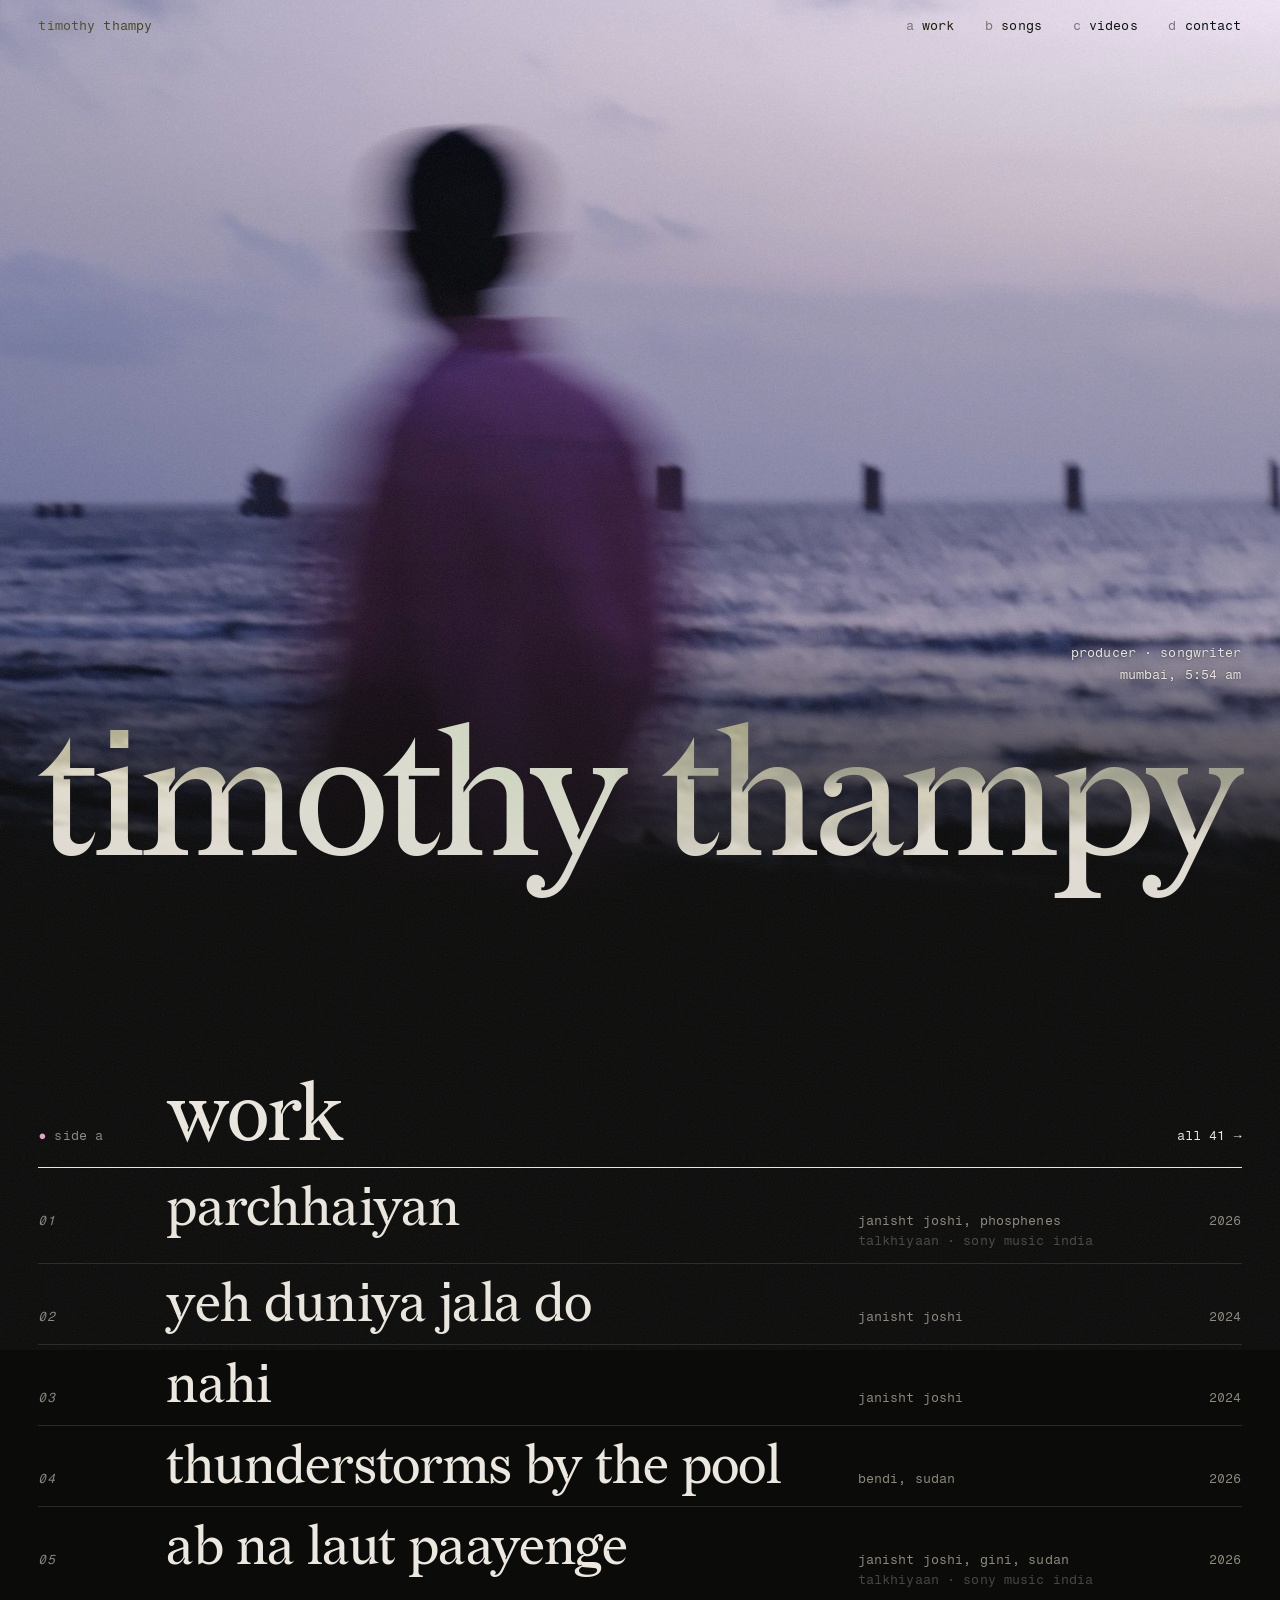
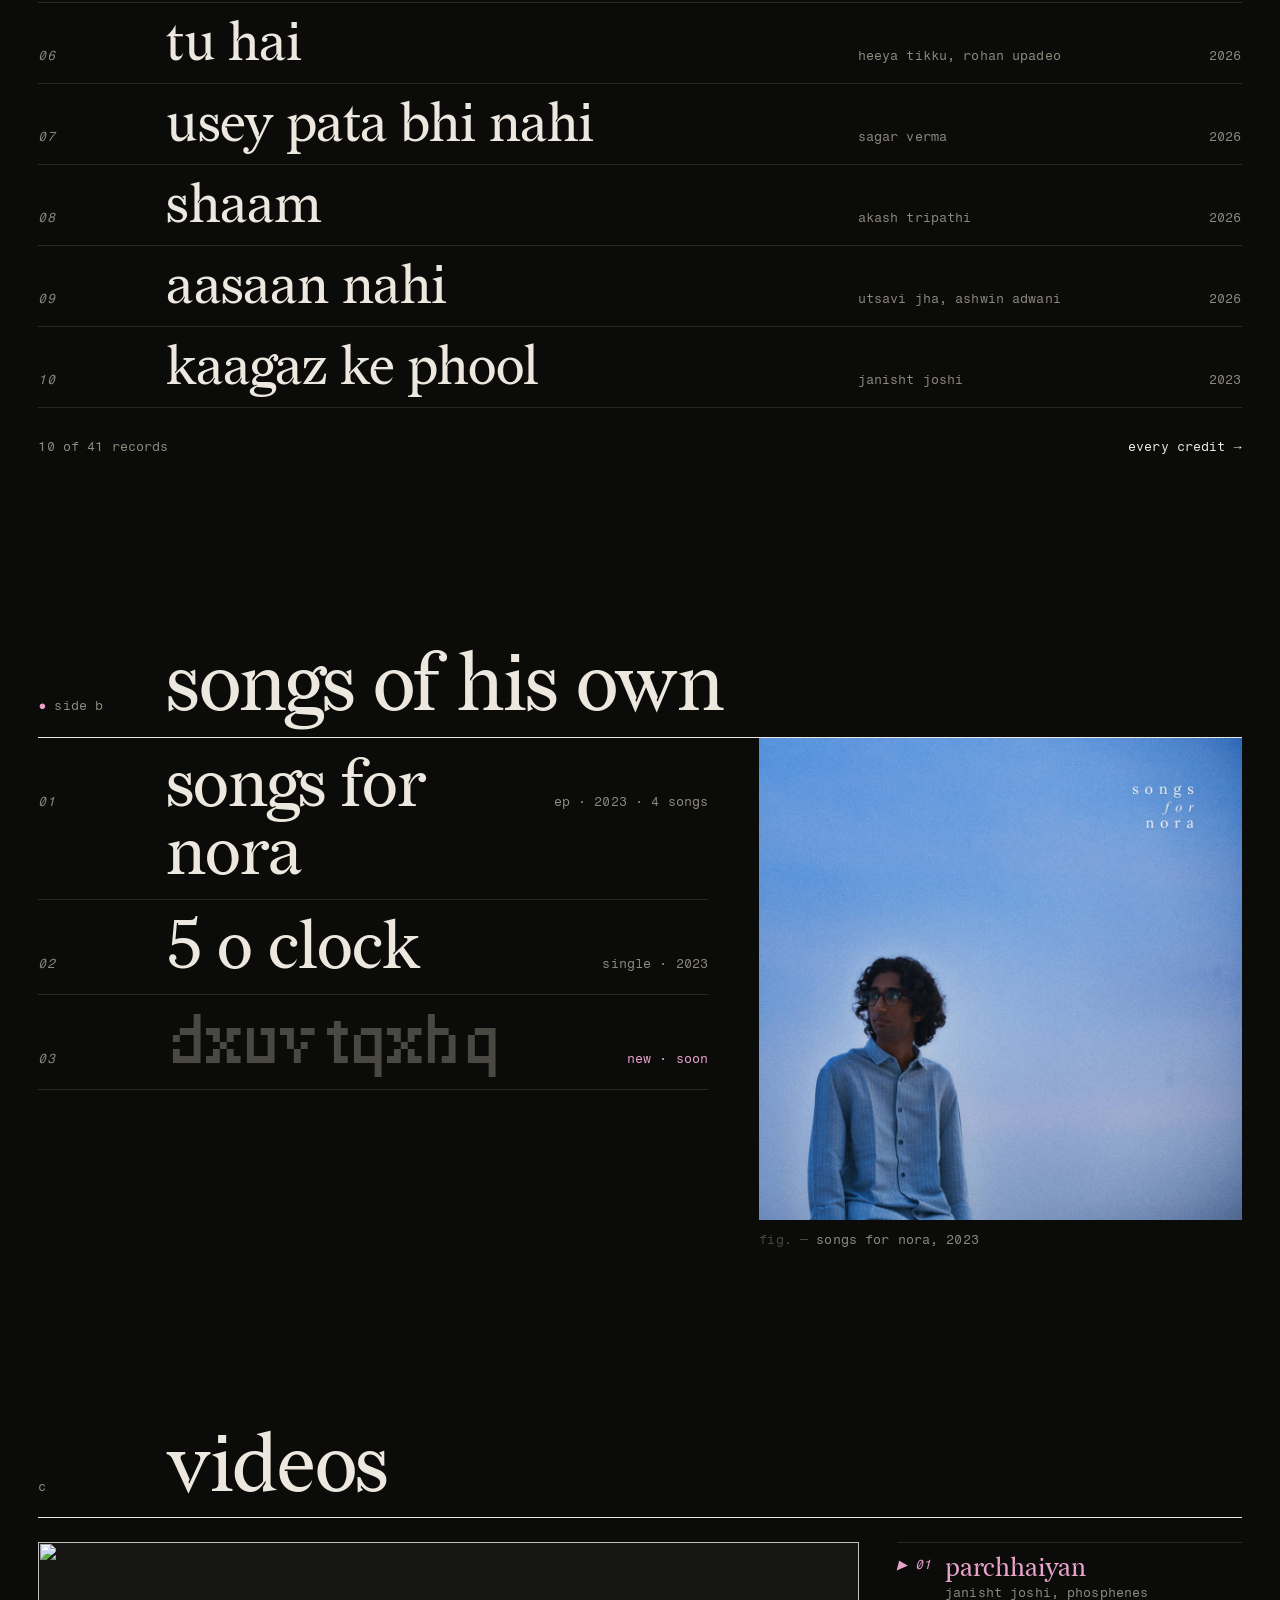
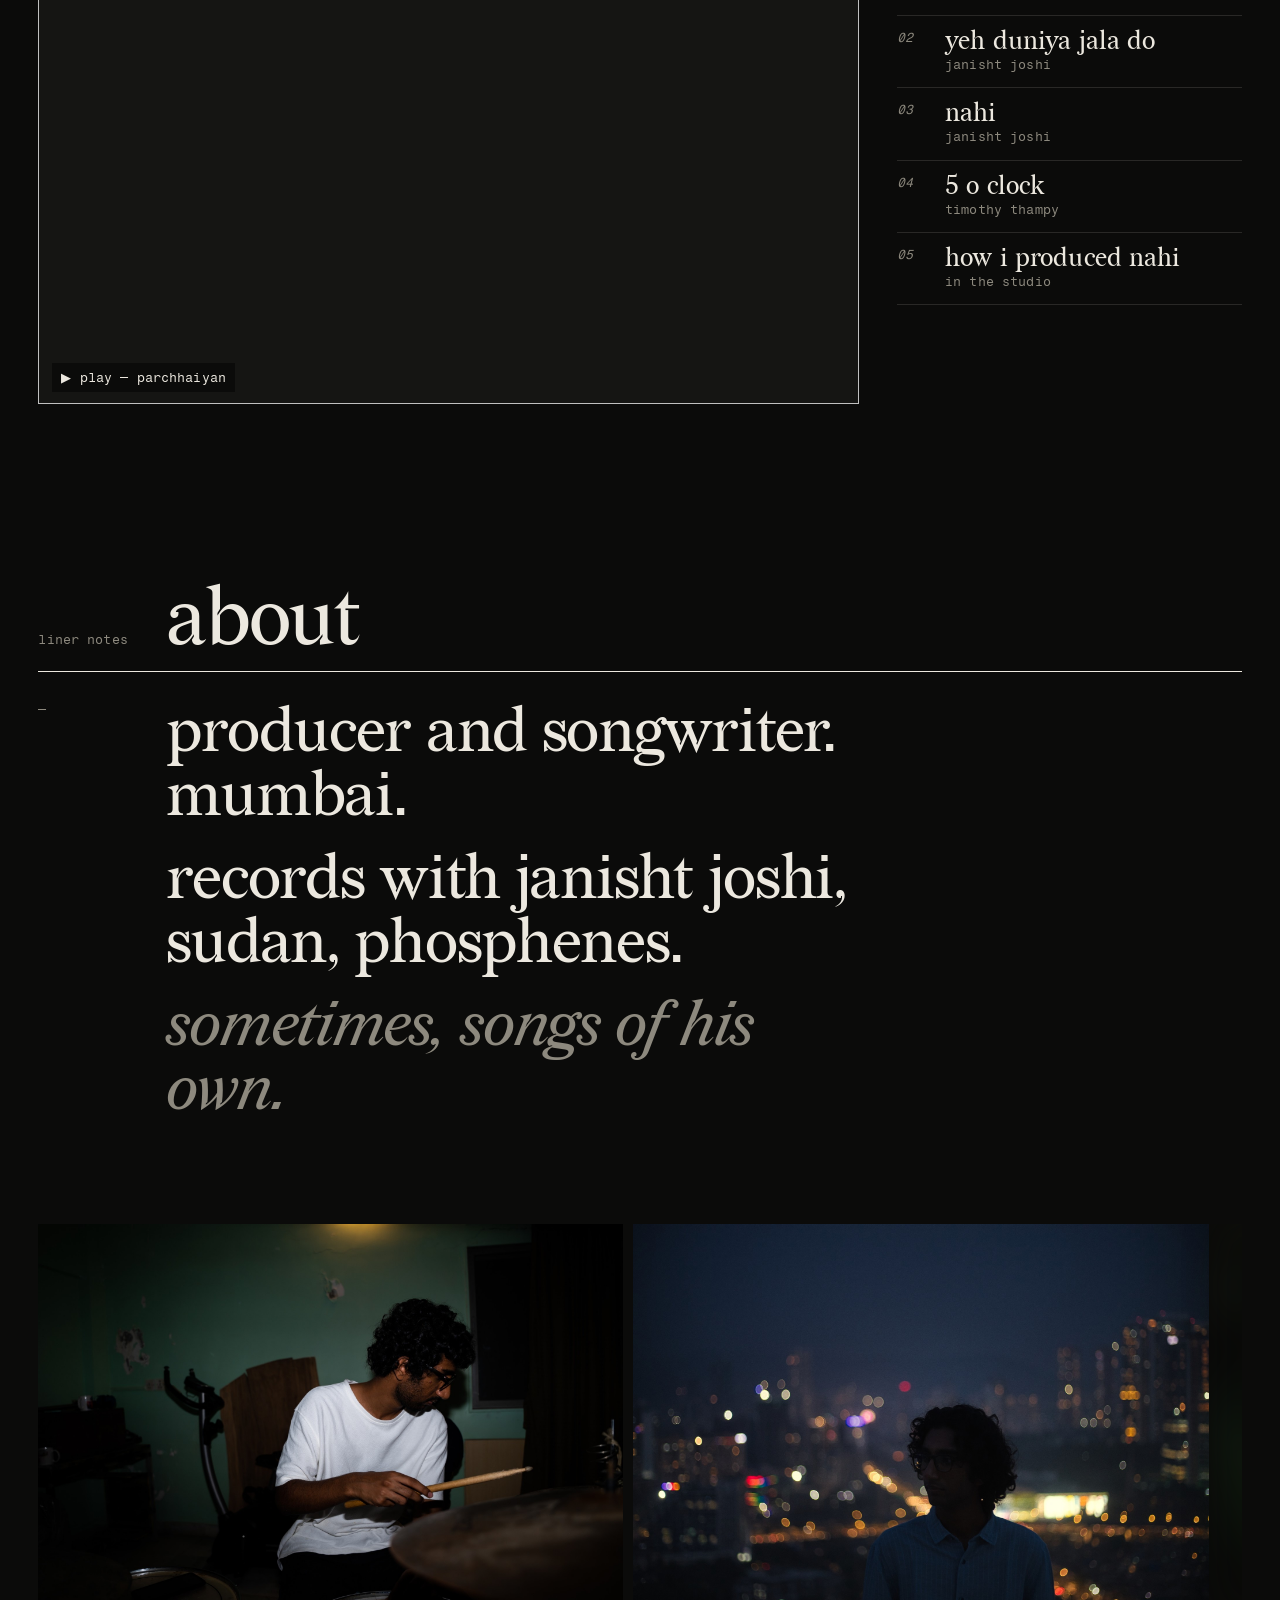
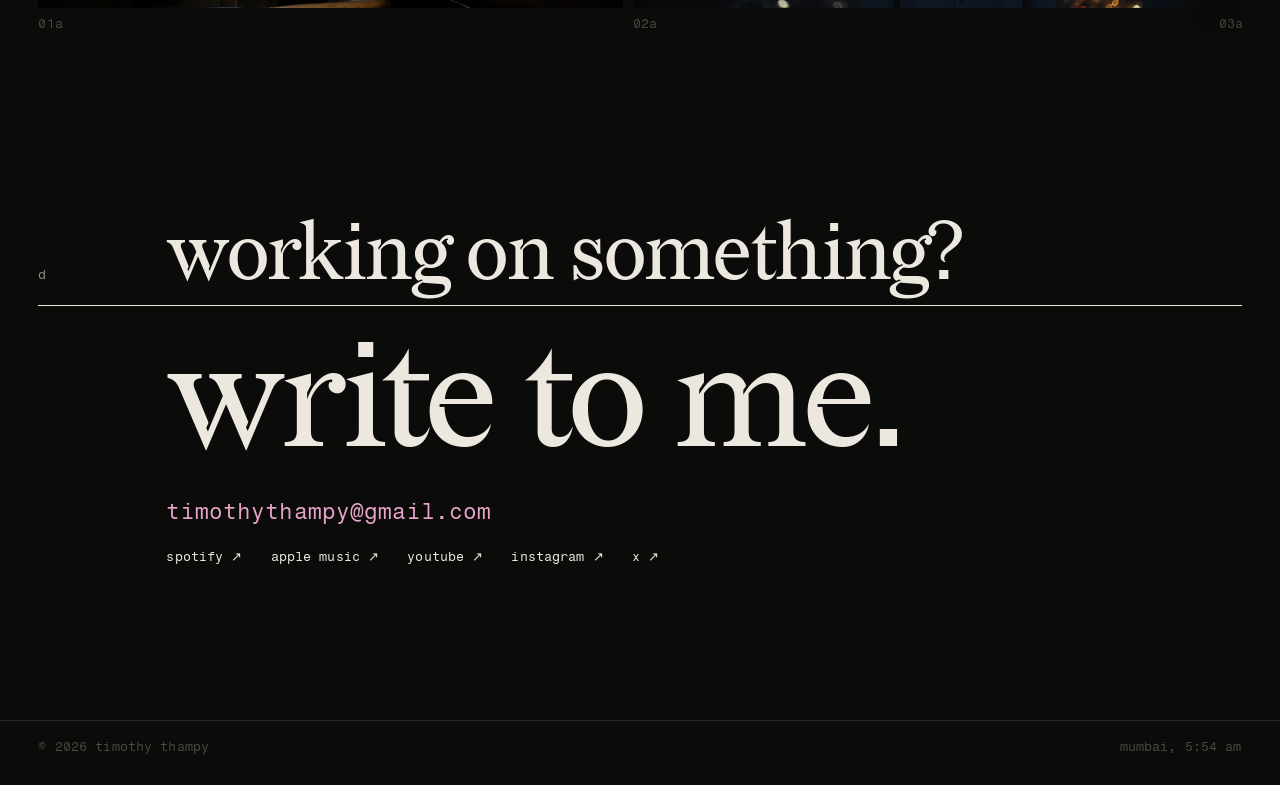
==== index.html @ 0b62892f "Launch new timothythampy.com Static site replacing the Wix page: side a (productions), side b (own s" ====
<!doctype html>
<html lang="en">
<head>
  <meta charset="utf-8">
  <meta name="viewport" content="width=device-width, initial-scale=1">
  <title>timothy thampy</title>
  <meta name="description" content="Timothy Thampy — producer and songwriter, Mumbai. Records with Janisht Joshi, sudan, Phosphenes.">
  <meta property="og:title" content="timothy thampy">
  <meta property="og:description" content="producer · songwriter · mumbai">
  <meta property="og:image" content="assets/photos/blur-motion.jpg">
  <meta name="theme-color" content="#0b0b0a">
  <link rel="icon" href="assets/favicon.svg" type="image/svg+xml">
  <link rel="preload" href="assets/fonts/redaction-latin-400-normal.woff2" as="font" type="font/woff2" crossorigin>
  <link rel="preload" href="assets/fonts/redaction-100-latin-400-normal.woff2" as="font" type="font/woff2" crossorigin>
  <link rel="preload" href="assets/fonts/fragment-mono-latin-400-normal.woff2" as="font" type="font/woff2" crossorigin>
  <link rel="stylesheet" href="assets/style.css">
</head>
<body>
  <header class="bar">
    <a class="bar-name" href="#top">timothy thampy</a>
    <nav aria-label="sections">
      <ol>
        <li><a href="#work" data-k="a">work</a></li>
        <li><a href="#songs" data-k="b">songs</a></li>
        <li><a href="#videos" data-k="c">videos</a></li>
        <li><a href="#contact" data-k="d">contact</a></li>
      </ol>
    </nav>
  </header>

  <div class="hero" id="top">
    <img class="hero-photo" src="assets/photos/blur-motion.jpg" alt="" fetchpriority="high">
    <p class="hero-meta">
      <span>producer · songwriter</span>
      <span class="clock">—</span>
    </p>
    <h1 class="hero-name resolve fit" data-delay="250">timothy thampy</h1>
  </div>

  <main>
    <section class="section" id="work" aria-labelledby="work-h">
      <div class="head">
        <span class="side"><b>●</b> side a</span>
        <h2 class="resolve" id="work-h">work</h2>
        <a class="arrow" href="credits.html">all <span class="credit-count"></span></a>
      </div>
      <ol class="tracks" id="side-a"></ol>
      <p class="more"><span><span class="selected-count"></span> of <span class="credit-count"></span> records</span><a class="arrow" href="credits.html">every credit</a></p>
    </section>

    <section class="section" id="songs" aria-labelledby="songs-h">
      <div class="head">
        <span class="side"><b>●</b> side b</span>
        <h2 class="resolve" id="songs-h">songs of his own</h2>
        <span></span>
      </div>
      <div class="side-b">
        <ol class="tracks" id="side-b"></ol>
        <figure class="side-b-panel">
          <img class="in-focus" src="assets/photos/sfn-cover.jpg" alt="">
          <figcaption>songs for nora, 2023</figcaption>
        </figure>
      </div>
    </section>

    <section class="section" id="videos" aria-labelledby="videos-h">
      <div class="head">
        <span class="side">c</span>
        <h2 class="resolve" id="videos-h">videos</h2>
        <span></span>
      </div>
      <div class="tv">
        <div class="screen" role="button" tabindex="0" aria-label="play video"></div>
        <ol id="channels"></ol>
      </div>
    </section>

    <section class="section" id="notes" aria-labelledby="notes-h">
      <div class="head">
        <span class="side">liner notes</span>
        <h2 class="resolve" id="notes-h">about</h2>
        <span></span>
      </div>
      <div class="notes">
        <span class="label">—</span>
        <div>
          <p class="resolve">producer and songwriter. mumbai.</p>
          <p class="resolve" data-delay="150">records with janisht joshi, sudan, phosphenes.</p>
          <p class="resolve" data-delay="300">sometimes, songs of his own.</p>
        </div>
      </div>
      <ol class="sheet" id="sheet" aria-label="photographs"></ol>
    </section>

    <section class="section contact" id="contact" aria-labelledby="contact-h">
      <div class="head">
        <span class="side">d</span>
        <h2 id="contact-h">working on something?</h2>
        <span></span>
      </div>
      <p class="contact-big resolve">write to me.</p>
      <div class="contact-line">
        <a id="email" href="#"></a>
        <ul class="links"></ul>
      </div>
    </section>
  </main>

  <footer class="foot">
    <span>© <span class="year-now">2026</span> timothy thampy</span>
    <span>mumbai, <span class="clock"></span></span>
  </footer>

  <div class="ghost" aria-hidden="true"><img alt=""></div>

  <div class="player" hidden>
    <div class="player-top"><span class="player-title"></span><button class="player-close">close ×</button></div>
    <iframe title="spotify player" allow="autoplay; clipboard-write; encrypted-media"></iframe>
  </div>

  <script src="assets/config.js"></script>
  <script src="assets/credits-data.js"></script>
  <script src="assets/site.js"></script>
</body>
</html>
---- assets/style.css ----
/*
  timothy thampy
  idea: things come into focus. type is set in Redaction, which ships in
  degraded cuts (100 → 50 → 20 → clean). headings resolve as they arrive,
  and in a tracklist the row you point at stays sharp while the rest blur.
*/

@font-face { font-family: "R"; src: url(fonts/redaction-latin-400-normal.woff2) format("woff2"); font-display: swap; }
@font-face { font-family: "R"; src: url(fonts/redaction-latin-400-italic.woff2) format("woff2"); font-style: italic; font-display: swap; }
@font-face { font-family: "R20"; src: url(fonts/redaction-20-latin-400-normal.woff2) format("woff2"); font-display: swap; }
@font-face { font-family: "R50"; src: url(fonts/redaction-50-latin-400-normal.woff2) format("woff2"); font-display: swap; }
@font-face { font-family: "R100"; src: url(fonts/redaction-100-latin-400-normal.woff2) format("woff2"); font-display: swap; }
@font-face { font-family: "Mono"; src: url(fonts/fragment-mono-latin-400-normal.woff2) format("woff2"); font-display: swap; }

:root {
  --ink: #0b0b0a;
  --ink-2: #151513;
  --paper: #ece8df;
  --dim: #8d897e;
  --faint: #4a4842;
  --rule: rgba(236, 232, 223, 0.13);
  --accent: #e8a3cb; /* set from mumbai time in site.js */
  --serif: "R", "Iowan Old Style", Georgia, serif;
  --mono: "Mono", ui-monospace, "SF Mono", Menlo, monospace;
  --gutter: clamp(16px, 3vw, 40px);
  color-scheme: dark;
}

* { box-sizing: border-box; }
html { -webkit-text-size-adjust: 100%; }
body {
  margin: 0;
  background: var(--ink);
  color: var(--paper);
  font: 400 13px/1.55 var(--mono);
  letter-spacing: 0.01em;
  text-transform: lowercase;
  -webkit-font-smoothing: antialiased;
}
img { display: block; max-width: 100%; }
a { color: inherit; text-decoration: none; }
ol, ul { list-style: none; margin: 0; padding: 0; }
button { font: inherit; color: inherit; background: none; border: 0; padding: 0; cursor: pointer; text-align: left; text-transform: inherit; letter-spacing: inherit; }
::selection { background: var(--accent); color: var(--ink); }
:focus-visible { outline: 1px dashed var(--accent); outline-offset: 3px; }

/* the degraded cuts, swapped in by site.js */
[data-f="100"] { font-family: "R100", var(--serif) !important; }
[data-f="50"] { font-family: "R50", var(--serif) !important; }
[data-f="20"] { font-family: "R20", var(--serif) !important; }

/* film grain over everything */
body::after {
  content: ""; position: fixed; inset: -50%; z-index: 90; pointer-events: none;
  background-image: url("data:image/svg+xml,%3Csvg xmlns='http://www.w3.org/2000/svg' width='180' height='180'%3E%3Cfilter id='n'%3E%3CfeTurbulence type='fractalNoise' baseFrequency='.9' numOctaves='2' stitchTiles='stitch'/%3E%3C/filter%3E%3Crect width='100%25' height='100%25' filter='url(%23n)'/%3E%3C/svg%3E");
  opacity: 0.075;
  animation: grain 0.9s steps(4) infinite;
}
@keyframes grain {
  0% { transform: translate(0, 0); } 25% { transform: translate(-3%, 2%); }
  50% { transform: translate(2%, -3%); } 75% { transform: translate(-2%, -1%); }
}

/* pictures pull focus as they arrive */
.pull { filter: blur(18px); opacity: 0.4; transition: filter 1.4s cubic-bezier(0.2, 0.6, 0.2, 1), opacity 1.4s; }
.pull.in-focus { filter: none; opacity: 1; }

.label { color: var(--dim); }
.accent { color: var(--accent); }

/* ---------- top bar (inverts against whatever is under it) ---------- */
.bar {
  position: fixed; inset: 0 0 auto; z-index: 40;
  display: grid; grid-template-columns: 1fr auto; align-items: baseline;
  padding: 16px var(--gutter);
  mix-blend-mode: difference; color: #ece8df;
}
.bar-name { opacity: 0; transform: translateY(-4px); transition: opacity 0.4s, transform 0.4s; }
.bar.past-hero .bar-name { opacity: 1; transform: none; }
.bar nav ol { display: flex; gap: clamp(14px, 2.4vw, 32px); }
.bar nav a { position: relative; }
.bar nav a::before { content: attr(data-k) " "; opacity: 0.5; }
.bar nav a:hover { text-decoration: underline; text-underline-offset: 4px; }

/* ---------- hero ---------- */
.hero {
  position: relative; height: 100svh; grid-template-columns: minmax(0, 1fr); min-height: 560px; overflow: hidden;
  display: grid; grid-template-rows: 1fr auto; padding: 0 var(--gutter) clamp(18px, 3vh, 32px);
}
.hero-photo { position: absolute; inset: 0; width: 100%; height: 100%; object-fit: cover; object-position: 50% 45%; }
.hero::after { content: ""; position: absolute; inset: auto 0 0; height: 30%; background: linear-gradient(transparent, var(--ink)); pointer-events: none; }
.hero-name {
  position: relative; z-index: 2; grid-row: 2; margin: 0;
  font: 400 15vw/0.8 var(--serif); letter-spacing: -0.035em;
  mix-blend-mode: difference; color: #ece8df; white-space: nowrap; width: max-content;
}
.hero-meta {
  position: relative; z-index: 2; grid-row: 1; align-self: end; justify-self: end;
  display: grid; gap: 2px; padding-bottom: clamp(16px, 3vh, 28px); text-align: right;
  color: var(--paper); text-shadow: 0 0 18px rgba(11, 11, 10, 0.7), 0 0 2px rgba(11, 11, 10, 0.5);
}
.hero-meta .clock::before { content: "mumbai, "; }

/* ---------- section scaffolding ---------- */
.section { padding: clamp(96px, 14vw, 180px) var(--gutter) 0; }
.head {
  display: grid; grid-template-columns: 7rem 1fr auto; gap: 16px; align-items: baseline;
  padding-bottom: 14px; border-bottom: 1px solid var(--paper);
}
.head h2 { margin: 0; font: 400 clamp(40px, 6.4vw, 104px)/0.9 var(--serif); letter-spacing: -0.02em; }
.head .side { color: var(--dim); }
.head .side b { font-weight: 400; color: var(--accent); }
.head a:hover { color: var(--accent); }
.arrow::after { content: " →"; }

/* ---------- tracklists ---------- */
.row {
  position: relative;
  display: grid; grid-template-columns: 7rem minmax(0, 1fr) minmax(0, 19rem) 4rem; gap: 16px; align-items: baseline;
  padding: 14px 0 12px; border-bottom: 1px solid var(--rule);
}
.row-n { color: var(--dim); font-variant-numeric: tabular-nums; position: relative; }
.row-title { font: 400 clamp(30px, 4.3vw, 66px)/0.98 var(--serif); letter-spacing: -0.015em; transition: color 0.2s; overflow-wrap: anywhere; }
.row-meta { color: var(--dim); }
.row-meta em { display: block; font-style: normal; color: var(--faint); }
.row-year { color: var(--dim); text-align: right; }
.row-art { display: none; }

/* depth of field: point at one row and the rest fall out of focus */
@media (pointer: fine) {
  .tracks:hover .row .row-title { font-family: "R50", var(--serif); color: var(--faint); }
  .tracks:hover .row:hover .row-title { font-family: var(--serif); color: var(--paper); }
  .tracks:hover .row:hover .row-n i { color: var(--accent); }
}
.row:focus-visible .row-title { color: var(--accent); }

/* now playing */
.eq { display: none; gap: 3px; align-items: flex-end; height: 12px; position: absolute; left: 0; bottom: 3px; }
.eq s { display: block; width: 3px; background: var(--accent); animation: eq 0.9s ease-in-out infinite; }
.eq s:nth-child(2) { animation-delay: -0.3s; } .eq s:nth-child(3) { animation-delay: -0.6s; }
@keyframes eq { 0%, 100% { height: 3px; } 50% { height: 12px; } }
.is-playing .eq { display: flex; }
.is-playing .row-n i { visibility: hidden; }
.is-playing .row-title { color: var(--accent) !important; font-family: var(--serif) !important; }

.more { display: flex; justify-content: space-between; padding: 16px 0 0; color: var(--dim); }
.more a { color: var(--paper); }
.more a:hover { color: var(--accent); }

/* cover that trails the cursor */
.ghost {
  position: fixed; left: 0; top: 0; z-index: 30; width: 220px; aspect-ratio: 1; pointer-events: none;
  opacity: 0; transition: opacity 0.25s; will-change: transform;
}
.ghost.on { opacity: 1; }
.ghost img { width: 100%; height: 100%; object-fit: cover; }

/* ---------- side b ---------- */
.side-b { display: grid; grid-template-columns: minmax(0, 1fr) minmax(0, 0.72fr); gap: clamp(24px, 4vw, 64px); align-items: start; }
.side-b .row { grid-template-columns: 7rem minmax(0, 1fr) auto; }
.side-b .row-title { font-size: clamp(36px, 5.4vw, 88px); }
.row-secret { cursor: default; }
.row-secret .row-title { font-family: "R100", var(--serif); color: var(--faint); }
.row-secret .row-meta { color: var(--accent); }
.side-b-panel { position: sticky; top: 72px; margin: 0; }
.side-b-panel img { width: 100%; aspect-ratio: 1; object-fit: cover; filter: blur(16px); transition: filter 0.7s cubic-bezier(0.2, 0.6, 0.2, 1); }
.side-b-panel img.in-focus { filter: none; }
.side-b-panel figcaption { margin-top: 10px; color: var(--dim); }
.side-b-panel figcaption::before { content: "fig. — "; color: var(--faint); }

/* ---------- videos: one screen and a channel list ---------- */
.tv { display: grid; grid-template-columns: minmax(0, 1fr) minmax(0, 0.42fr); gap: clamp(20px, 3vw, 48px); padding-top: 24px; }
.screen { position: relative; aspect-ratio: 16 / 9; background: var(--ink-2); overflow: hidden; cursor: pointer; }
.screen img { width: 100%; height: 100%; object-fit: cover; transition: transform 1.2s cubic-bezier(0.2, 0.6, 0.2, 1); }
.screen:hover img { transform: scale(1.02); }
.screen iframe { position: absolute; inset: 0; width: 100%; height: 100%; border: 0; }
.screen-play { position: absolute; left: 14px; bottom: 12px; background: var(--ink); padding: 5px 9px 4px; }
.screen:hover .screen-play { color: var(--accent); }
#channels button { display: grid; grid-template-columns: 3rem 1fr; width: 100%; padding: 12px 0; border-bottom: 1px solid var(--rule); }
#channels li:first-child button { border-top: 1px solid var(--rule); }
#channels .ch-title { font: 400 26px/1.05 var(--serif); }
#channels .ch-by { grid-column: 2; color: var(--dim); }
#channels button:hover .ch-title { color: var(--paper); }
#channels .is-on .row-n i, #channels .is-on .ch-title { color: var(--accent); }
#channels .is-on .row-n i::before { content: "▶ "; }

/* ---------- liner notes ---------- */
.notes { display: grid; grid-template-columns: 7rem minmax(0, 1fr); gap: 16px; padding-top: 28px; }
.notes p { margin: 0; font: 400 clamp(34px, 5vw, 84px)/1 var(--serif); letter-spacing: -0.02em; max-width: 18ch; }
.notes p + p { margin-top: 0.3em; }
.notes p:last-child { font-style: italic; color: var(--dim); }

.sheet {
  display: flex; gap: 10px; margin-top: clamp(56px, 8vw, 104px);
  overflow-x: auto; scroll-snap-type: x mandatory; scrollbar-width: none;
  padding-bottom: 4px;
}
.sheet::-webkit-scrollbar { display: none; }
.sheet li { flex: 0 0 auto; scroll-snap-align: start; }
.sheet img { height: clamp(220px, 30vw, 400px); width: auto; transition: filter 0.5s, opacity 0.5s; }
.sheet span { display: block; margin-top: 6px; color: var(--faint); }
@media (pointer: fine) {
  .sheet:hover img.in-focus { filter: blur(6px); opacity: 0.45; }
  .sheet:hover li:hover img.in-focus { filter: none; opacity: 1; }
  .sheet li:hover span { color: var(--accent); }
}

/* ---------- contact ---------- */
.contact { padding-bottom: clamp(80px, 12vw, 160px); }
.contact-big { margin: 28px 0 0 calc(7rem + 16px); font: 400 clamp(56px, 12vw, 200px)/0.86 var(--serif); letter-spacing: -0.035em; }
.contact-line { margin: 28px 0 0 calc(7rem + 16px); display: grid; gap: 18px; }
.contact a#email { font-size: clamp(16px, 1.8vw, 22px); color: var(--accent); }
.contact a#email:hover { text-decoration: underline; text-underline-offset: 5px; }
.contact .links { display: flex; flex-wrap: wrap; gap: 8px 28px; }
.links a:hover { color: var(--accent); }

.foot {
  display: flex; justify-content: space-between; gap: 16px; flex-wrap: wrap;
  padding: 16px var(--gutter) 28px; border-top: 1px solid var(--rule); color: var(--faint);
}

/* ---------- player ---------- */
.player {
  position: fixed; left: var(--gutter); bottom: 16px; z-index: 50;
  width: min(420px, calc(100% - 2 * var(--gutter)));
  background: var(--ink); border: 1px solid var(--rule); padding: 8px;
}
.player[hidden] { display: none; }
.player-top { display: flex; justify-content: space-between; gap: 12px; padding: 0 2px 8px; }
.player-top span::before { content: "now playing — "; color: var(--dim); }
.player-top span { color: var(--accent); white-space: nowrap; overflow: hidden; text-overflow: ellipsis; }
.player-close:hover { color: var(--accent); }
.player iframe { display: block; width: 100%; height: 80px; border: 0; border-radius: 12px; background: var(--ink-2); }

/* ---------- credits page ---------- */
.page-top { padding: clamp(110px, 16vw, 200px) var(--gutter) 0; }
.page-top h1 { margin: 0; font: 400 15vw/0.8 var(--serif); letter-spacing: -0.035em; white-space: nowrap; width: max-content; }
.page-top .sub { display: grid; grid-template-columns: 7rem 1fr auto; gap: 16px; margin-top: 28px; padding-top: 14px; border-top: 1px solid var(--paper); }
.page-top .sub a { border-bottom: 1px solid var(--faint); }
.page-top .sub a:hover { color: var(--accent); border-color: var(--accent); }
.search-wrap { display: grid; grid-template-columns: 7rem 1fr; gap: 16px; align-items: baseline; padding: 40px var(--gutter) 0; }
.search {
  width: 100%; padding: 6px 0 10px; background: none; border: 0; border-bottom: 1px solid var(--rule);
  color: var(--paper); font: 400 clamp(26px, 3vw, 40px) var(--serif); text-transform: lowercase;
}
.search::placeholder { color: var(--faint); }
.search:focus { outline: none; border-color: var(--accent); }
.credits { padding: 0 var(--gutter) clamp(80px, 12vw, 160px); }
.credits .year { padding: 64px 0 8px; font: 400 clamp(56px, 8vw, 128px)/0.8 "R100", var(--serif); color: var(--faint); border-bottom: 1px solid var(--rule); }
.credits .row-title { font-size: clamp(26px, 3.2vw, 48px); }
.credits .empty { padding: 40px 0; color: var(--dim); }

/* ---------- small screens ---------- */
@media (max-width: 860px) {
  .head, .row, .notes, .page-top .sub, .search-wrap { grid-template-columns: 3rem minmax(0, 1fr) auto; }
  .row { grid-template-columns: 3rem minmax(0, 1fr) 56px; row-gap: 4px; padding: 14px 0; }
  .row-art { display: block; grid-column: 3; grid-row: 1 / span 2; width: 56px; height: 56px; object-fit: cover; align-self: center; }
  .row-meta { grid-column: 2; }
  .row-year { display: none; }
  .side-b .row { grid-template-columns: 3rem minmax(0, 1fr); }
  .side-b { grid-template-columns: 1fr; }
  .side-b-panel { position: static; order: -1; }
  .tv { grid-template-columns: 1fr; }
  .notes { grid-template-columns: 1fr; }
  .contact-big { margin-left: 0; }
  .contact-line { margin-left: 0; }
  .search-wrap { grid-template-columns: 1fr; }
  .search-wrap .label { display: none; }
}
@media (max-width: 560px) {
  .bar { grid-template-columns: 1fr; }
  .bar-name { display: none; }
  .bar nav ol { justify-content: space-between; }
  .bar nav a::before { display: none; }
  .hero-meta { justify-self: start; text-align: left; }
  .head { grid-template-columns: 1fr auto; }
  .head .side { grid-column: 1 / -1; }
  .head h2 { grid-column: 1; }
  .ghost { display: none; }
}

@media (prefers-reduced-motion: reduce) {
  body::after { animation: none; }
  .pull { filter: none; opacity: 1; transition: none; }
  .side-b-panel img { filter: none; transition: none; }
}
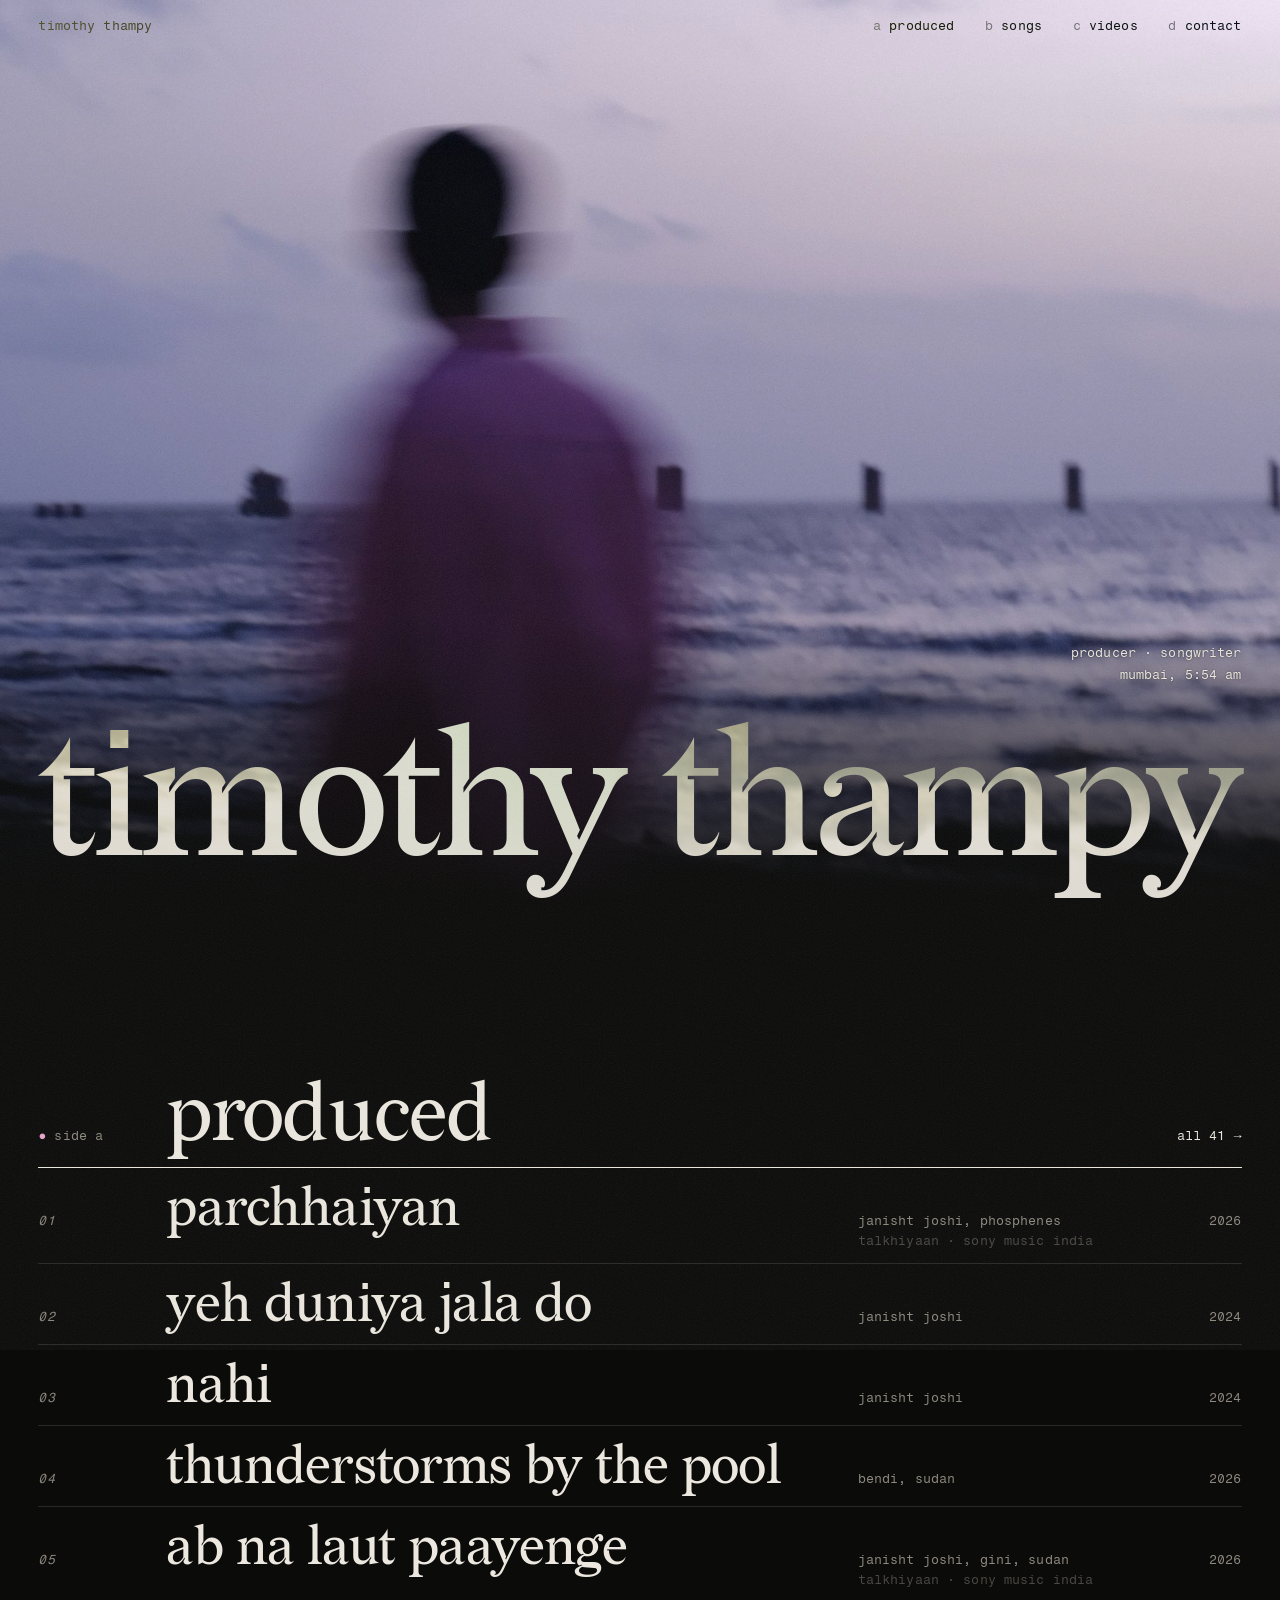
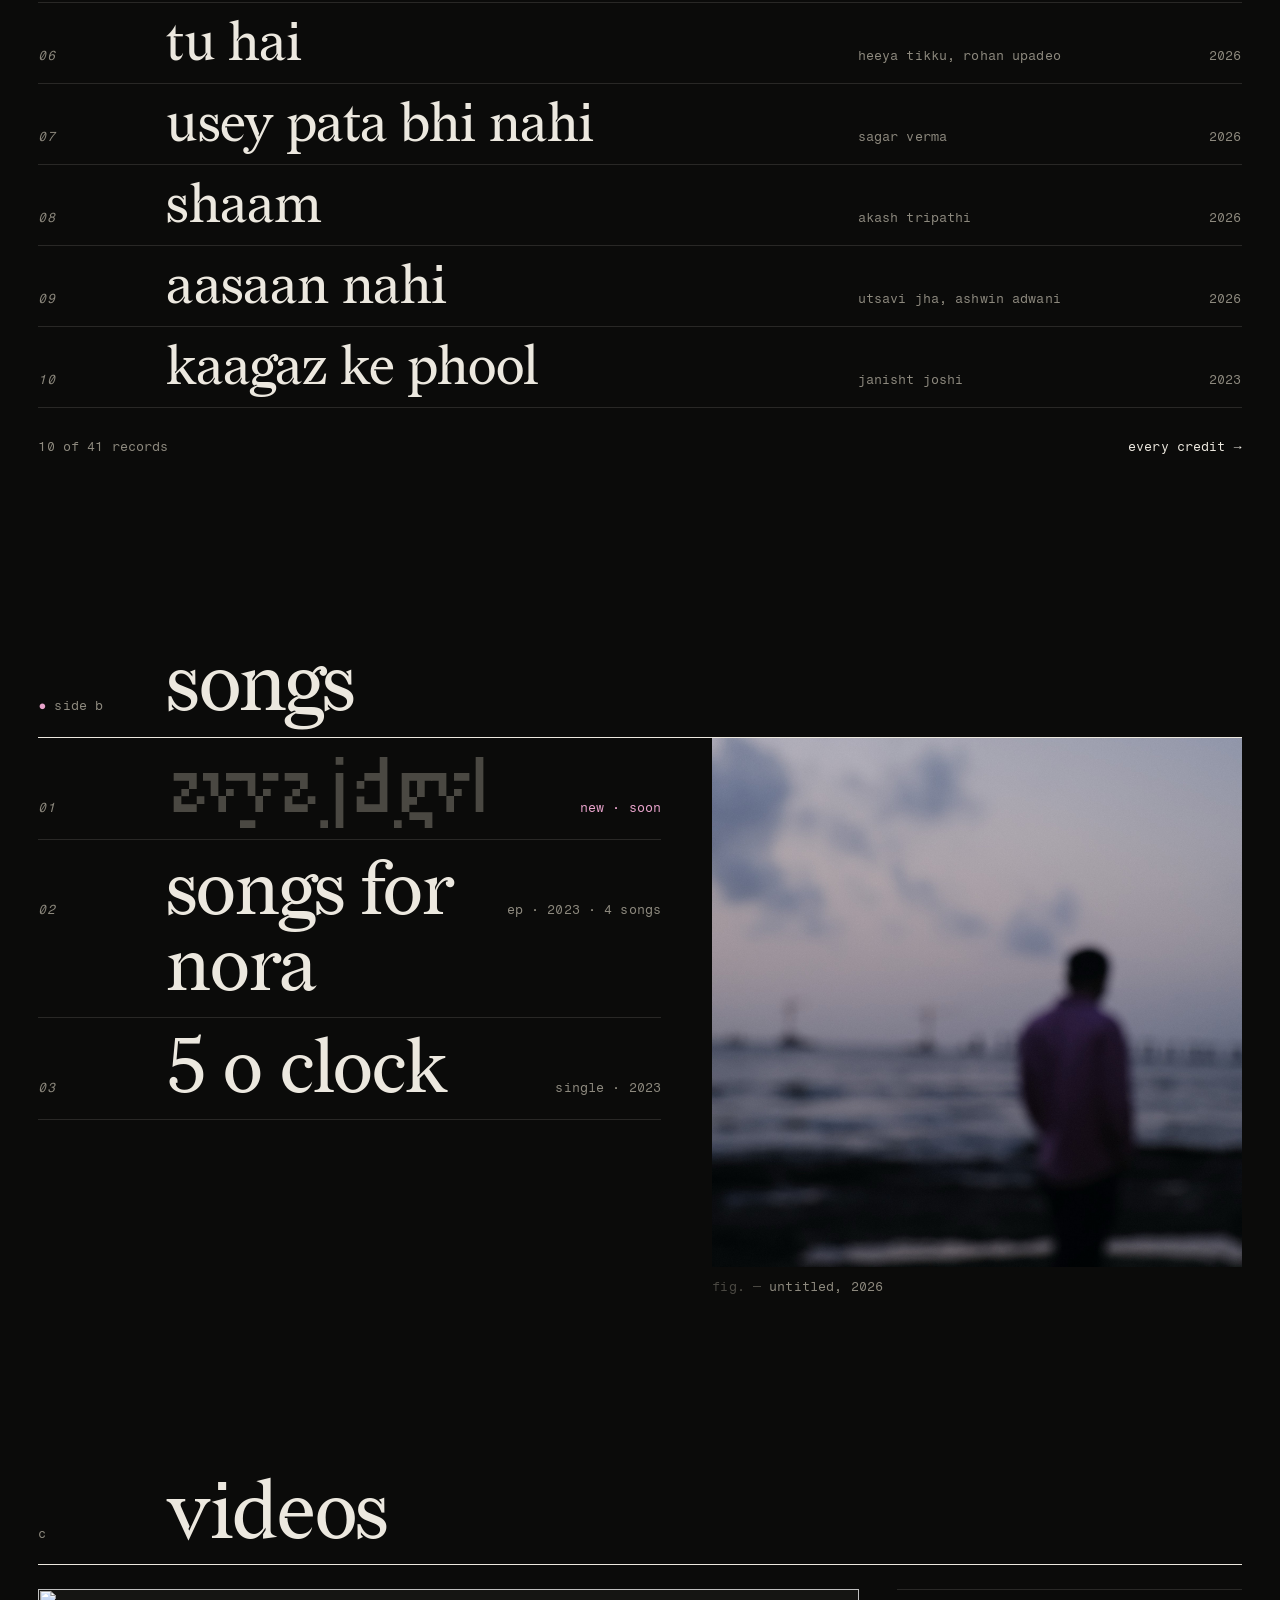
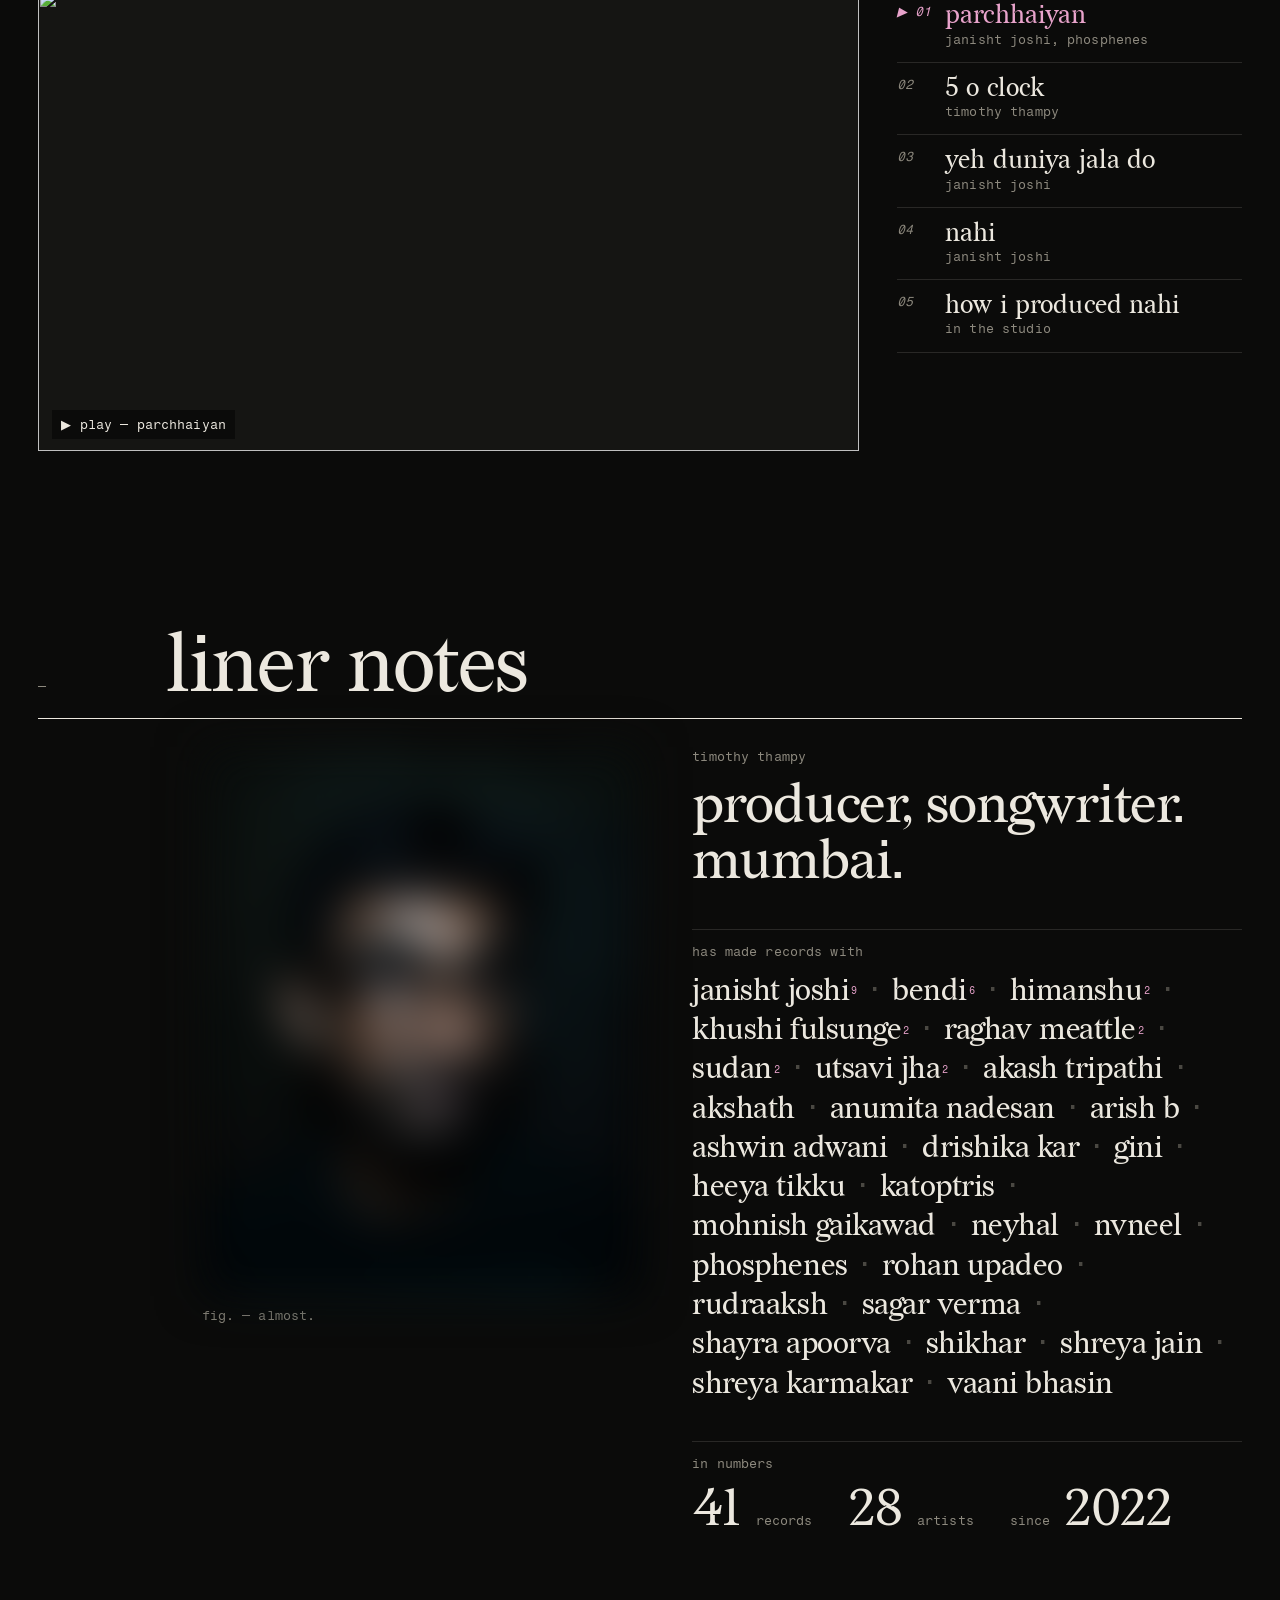
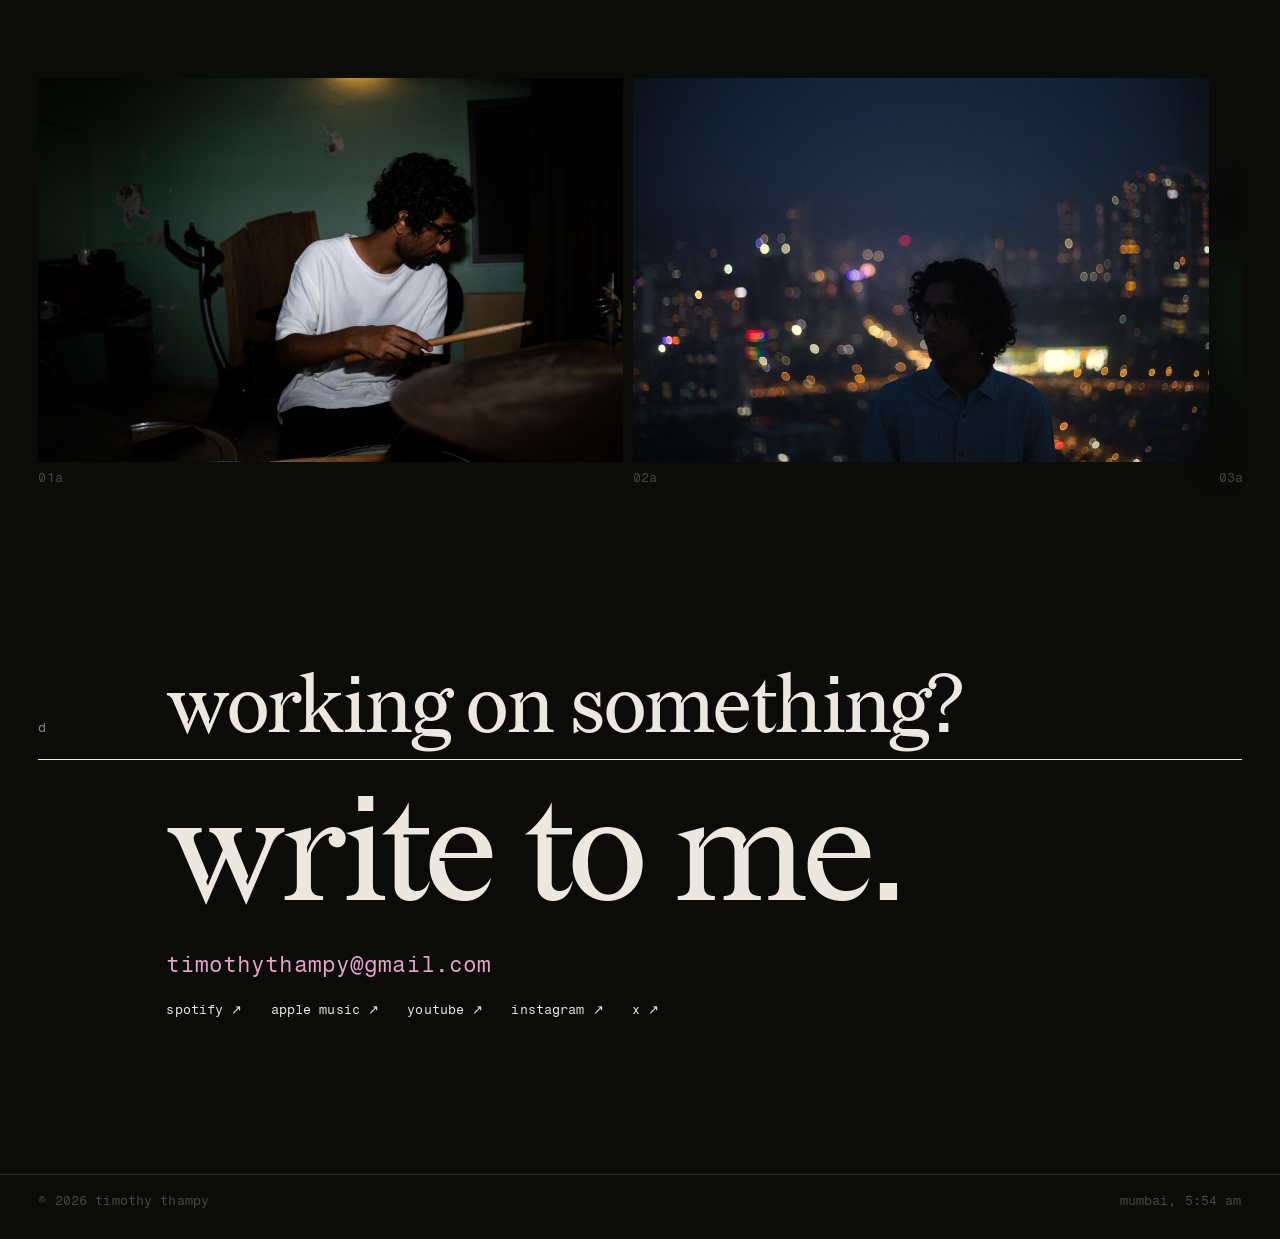
==== commit 6066208b: "Rework about as liner notes, give own songs a full section, add daily credits sync - About: portrait" ====
--- a/index.html
+++ b/index.html
@@ -4,7 +4,7 @@
   <meta charset="utf-8">
   <meta name="viewport" content="width=device-width, initial-scale=1">
   <title>timothy thampy</title>
-  <meta name="description" content="Timothy Thampy — producer and songwriter, Mumbai. Records with Janisht Joshi, sudan, Phosphenes.">
+  <meta name="description" content="Timothy Thampy — producer and songwriter, Mumbai. Records with Janisht Joshi, sudan, Phosphenes, and songs of his own.">
   <meta property="og:title" content="timothy thampy">
   <meta property="og:description" content="producer · songwriter · mumbai">
   <meta property="og:image" content="assets/photos/blur-motion.jpg">
@@ -20,7 +20,7 @@
     <a class="bar-name" href="#top">timothy thampy</a>
     <nav aria-label="sections">
       <ol>
-        <li><a href="#work" data-k="a">work</a></li>
+        <li><a href="#work" data-k="a">produced</a></li>
         <li><a href="#songs" data-k="b">songs</a></li>
         <li><a href="#videos" data-k="c">videos</a></li>
         <li><a href="#contact" data-k="d">contact</a></li>
@@ -41,24 +41,24 @@
     <section class="section" id="work" aria-labelledby="work-h">
       <div class="head">
         <span class="side"><b>●</b> side a</span>
-        <h2 class="resolve" id="work-h">work</h2>
+        <h2 class="resolve" id="work-h">produced</h2>
         <a class="arrow" href="credits.html">all <span class="credit-count"></span></a>
       </div>
-      <ol class="tracks" id="side-a"></ol>
+      <ol class="tracks" id="work-list"></ol>
       <p class="more"><span><span class="selected-count"></span> of <span class="credit-count"></span> records</span><a class="arrow" href="credits.html">every credit</a></p>
     </section>
 
     <section class="section" id="songs" aria-labelledby="songs-h">
       <div class="head">
         <span class="side"><b>●</b> side b</span>
-        <h2 class="resolve" id="songs-h">songs of his own</h2>
+        <h2 class="resolve" id="songs-h">songs</h2>
         <span></span>
       </div>
-      <div class="side-b">
-        <ol class="tracks" id="side-b"></ol>
-        <figure class="side-b-panel">
-          <img class="in-focus" src="assets/photos/sfn-cover.jpg" alt="">
-          <figcaption>songs for nora, 2023</figcaption>
+      <div class="songs">
+        <ol class="tracks" id="songs-list"></ol>
+        <figure class="songs-panel">
+          <img class="in-focus" src="assets/photos/blur-soft.jpg" alt="">
+          <figcaption>untitled, 2026</figcaption>
         </figure>
       </div>
     </section>
@@ -77,16 +77,24 @@
 
     <section class="section" id="notes" aria-labelledby="notes-h">
       <div class="head">
-        <span class="side">liner notes</span>
-        <h2 class="resolve" id="notes-h">about</h2>
+        <span class="side">—</span>
+        <h2 class="resolve" id="notes-h">liner notes</h2>
         <span></span>
       </div>
-      <div class="notes">
-        <span class="label">—</span>
-        <div>
-          <p class="resolve">producer and songwriter. mumbai.</p>
-          <p class="resolve" data-delay="150">records with janisht joshi, sudan, phosphenes.</p>
-          <p class="resolve" data-delay="300">sometimes, songs of his own.</p>
+      <div class="liner">
+        <figure class="portrait">
+          <img src="assets/photos/dark-portrait.jpg" alt="Timothy Thampy, slightly out of focus">
+          <figcaption>fig. — almost.</figcaption>
+        </figure>
+        <div class="liner-text">
+          <dl>
+            <dt>timothy thampy</dt>
+            <dd class="liner-lead">producer, songwriter.<br>mumbai.</dd>
+            <dt>has made records with</dt>
+            <dd><ul class="names tracks" id="names"></ul></dd>
+            <dt>in numbers</dt>
+            <dd class="figures" id="figures"></dd>
+          </dl>
         </div>
       </div>
       <ol class="sheet" id="sheet" aria-label="photographs"></ol>
--- a/assets/style.css
+++ b/assets/style.css
@@ -155,18 +155,18 @@
 .ghost.on { opacity: 1; }
 .ghost img { width: 100%; height: 100%; object-fit: cover; }
 
-/* ---------- side b ---------- */
-.side-b { display: grid; grid-template-columns: minmax(0, 1fr) minmax(0, 0.72fr); gap: clamp(24px, 4vw, 64px); align-items: start; }
-.side-b .row { grid-template-columns: 7rem minmax(0, 1fr) auto; }
-.side-b .row-title { font-size: clamp(36px, 5.4vw, 88px); }
+/* ---------- side a: songs ---------- */
+.songs { display: grid; grid-template-columns: minmax(0, 1fr) minmax(0, 0.85fr); gap: clamp(24px, 4vw, 64px); align-items: start; }
+.songs .row { grid-template-columns: 7rem minmax(0, 1fr) auto; }
+.songs .row-title { font-size: clamp(40px, 6vw, 104px); }
 .row-secret { cursor: default; }
 .row-secret .row-title { font-family: "R100", var(--serif); color: var(--faint); }
 .row-secret .row-meta { color: var(--accent); }
-.side-b-panel { position: sticky; top: 72px; margin: 0; }
-.side-b-panel img { width: 100%; aspect-ratio: 1; object-fit: cover; filter: blur(16px); transition: filter 0.7s cubic-bezier(0.2, 0.6, 0.2, 1); }
-.side-b-panel img.in-focus { filter: none; }
-.side-b-panel figcaption { margin-top: 10px; color: var(--dim); }
-.side-b-panel figcaption::before { content: "fig. — "; color: var(--faint); }
+.songs-panel { position: sticky; top: 72px; margin: 0; }
+.songs-panel img { width: 100%; aspect-ratio: 1; object-fit: cover; filter: blur(16px); transition: filter 0.7s cubic-bezier(0.2, 0.6, 0.2, 1); }
+.songs-panel img.in-focus { filter: none; }
+.songs-panel figcaption { margin-top: 10px; color: var(--dim); }
+.songs-panel figcaption::before { content: "fig. — "; color: var(--faint); }
 
 /* ---------- videos: one screen and a channel list ---------- */
 .tv { display: grid; grid-template-columns: minmax(0, 1fr) minmax(0, 0.42fr); gap: clamp(20px, 3vw, 48px); padding-top: 24px; }
@@ -185,10 +185,23 @@
 #channels .is-on .row-n i::before { content: "▶ "; }
 
 /* ---------- liner notes ---------- */
-.notes { display: grid; grid-template-columns: 7rem minmax(0, 1fr); gap: 16px; padding-top: 28px; }
-.notes p { margin: 0; font: 400 clamp(34px, 5vw, 84px)/1 var(--serif); letter-spacing: -0.02em; max-width: 18ch; }
-.notes p + p { margin-top: 0.3em; }
-.notes p:last-child { font-style: italic; color: var(--dim); }
+.liner { display: grid; grid-template-columns: 7rem minmax(0, 0.8fr) minmax(0, 1fr); gap: 16px clamp(24px, 4vw, 64px); padding-top: 28px; }
+.portrait { grid-column: 2; margin: 0; }
+.portrait img { width: 100%; aspect-ratio: 4 / 5; object-fit: cover; filter: blur(22px); will-change: filter; }
+.portrait figcaption { margin-top: 10px; color: var(--dim); }
+.liner-text dl { margin: 0; }
+.liner-text dt { padding-top: 12px; border-top: 1px solid var(--rule); color: var(--dim); }
+.liner-text dt:first-child { border-top: 0; padding-top: 0; }
+.liner-text dd { margin: 10px 0 40px; }
+.liner-lead { font: 400 clamp(34px, 4.4vw, 68px)/1 var(--serif); letter-spacing: -0.02em; }
+.names { display: flex; flex-wrap: wrap; gap: 4px 0; }
+.names li:not(:last-child)::after { content: "·"; margin: 0 0.45em; color: var(--faint); font: 400 clamp(22px, 2.4vw, 34px)/1.15 var(--serif); }
+.names .row { display: inline; padding: 0; border: 0; }
+.names .row-title { font-size: clamp(22px, 2.4vw, 34px); line-height: 1.15; }
+.names sup { margin-left: 2px; font-size: 10px; color: var(--accent); vertical-align: super; }
+.figures { display: flex; flex-wrap: wrap; gap: 8px 36px; color: var(--dim); }
+.figures b { font: 400 clamp(36px, 4vw, 60px)/1 var(--serif); color: var(--paper); margin-right: 6px; }
+.figures span:last-child b { margin: 0 0 0 6px; }
 
 .sheet {
   display: flex; gap: 10px; margin-top: clamp(56px, 8vw, 104px);
@@ -252,16 +265,20 @@
 
 /* ---------- small screens ---------- */
 @media (max-width: 860px) {
-  .head, .row, .notes, .page-top .sub, .search-wrap { grid-template-columns: 3rem minmax(0, 1fr) auto; }
+  .head, .row, .page-top .sub, .search-wrap { grid-template-columns: 3rem minmax(0, 1fr) auto; }
+  .head { grid-template-columns: minmax(0, 1fr) auto; }
+  .head .side { grid-column: 1 / -1; }
+  .head h2 { grid-column: 1; }
   .row { grid-template-columns: 3rem minmax(0, 1fr) 56px; row-gap: 4px; padding: 14px 0; }
   .row-art { display: block; grid-column: 3; grid-row: 1 / span 2; width: 56px; height: 56px; object-fit: cover; align-self: center; }
   .row-meta { grid-column: 2; }
   .row-year { display: none; }
-  .side-b .row { grid-template-columns: 3rem minmax(0, 1fr); }
-  .side-b { grid-template-columns: 1fr; }
-  .side-b-panel { position: static; order: -1; }
+  .songs .row { grid-template-columns: 3rem minmax(0, 1fr); }
+  .songs { grid-template-columns: 1fr; }
+  .songs-panel { position: static; order: -1; }
   .tv { grid-template-columns: 1fr; }
-  .notes { grid-template-columns: 1fr; }
+  .liner { grid-template-columns: 1fr; }
+  .portrait { grid-column: auto; max-width: 420px; }
   .contact-big { margin-left: 0; }
   .contact-line { margin-left: 0; }
   .search-wrap { grid-template-columns: 1fr; }
@@ -274,13 +291,12 @@
   .bar nav a::before { display: none; }
   .hero-meta { justify-self: start; text-align: left; }
   .head { grid-template-columns: 1fr auto; }
-  .head .side { grid-column: 1 / -1; }
-  .head h2 { grid-column: 1; }
+
   .ghost { display: none; }
 }
 
 @media (prefers-reduced-motion: reduce) {
   body::after { animation: none; }
   .pull { filter: none; opacity: 1; transition: none; }
-  .side-b-panel img { filter: none; transition: none; }
-}
+  .songs-panel img { filter: none; transition: none; }
+}
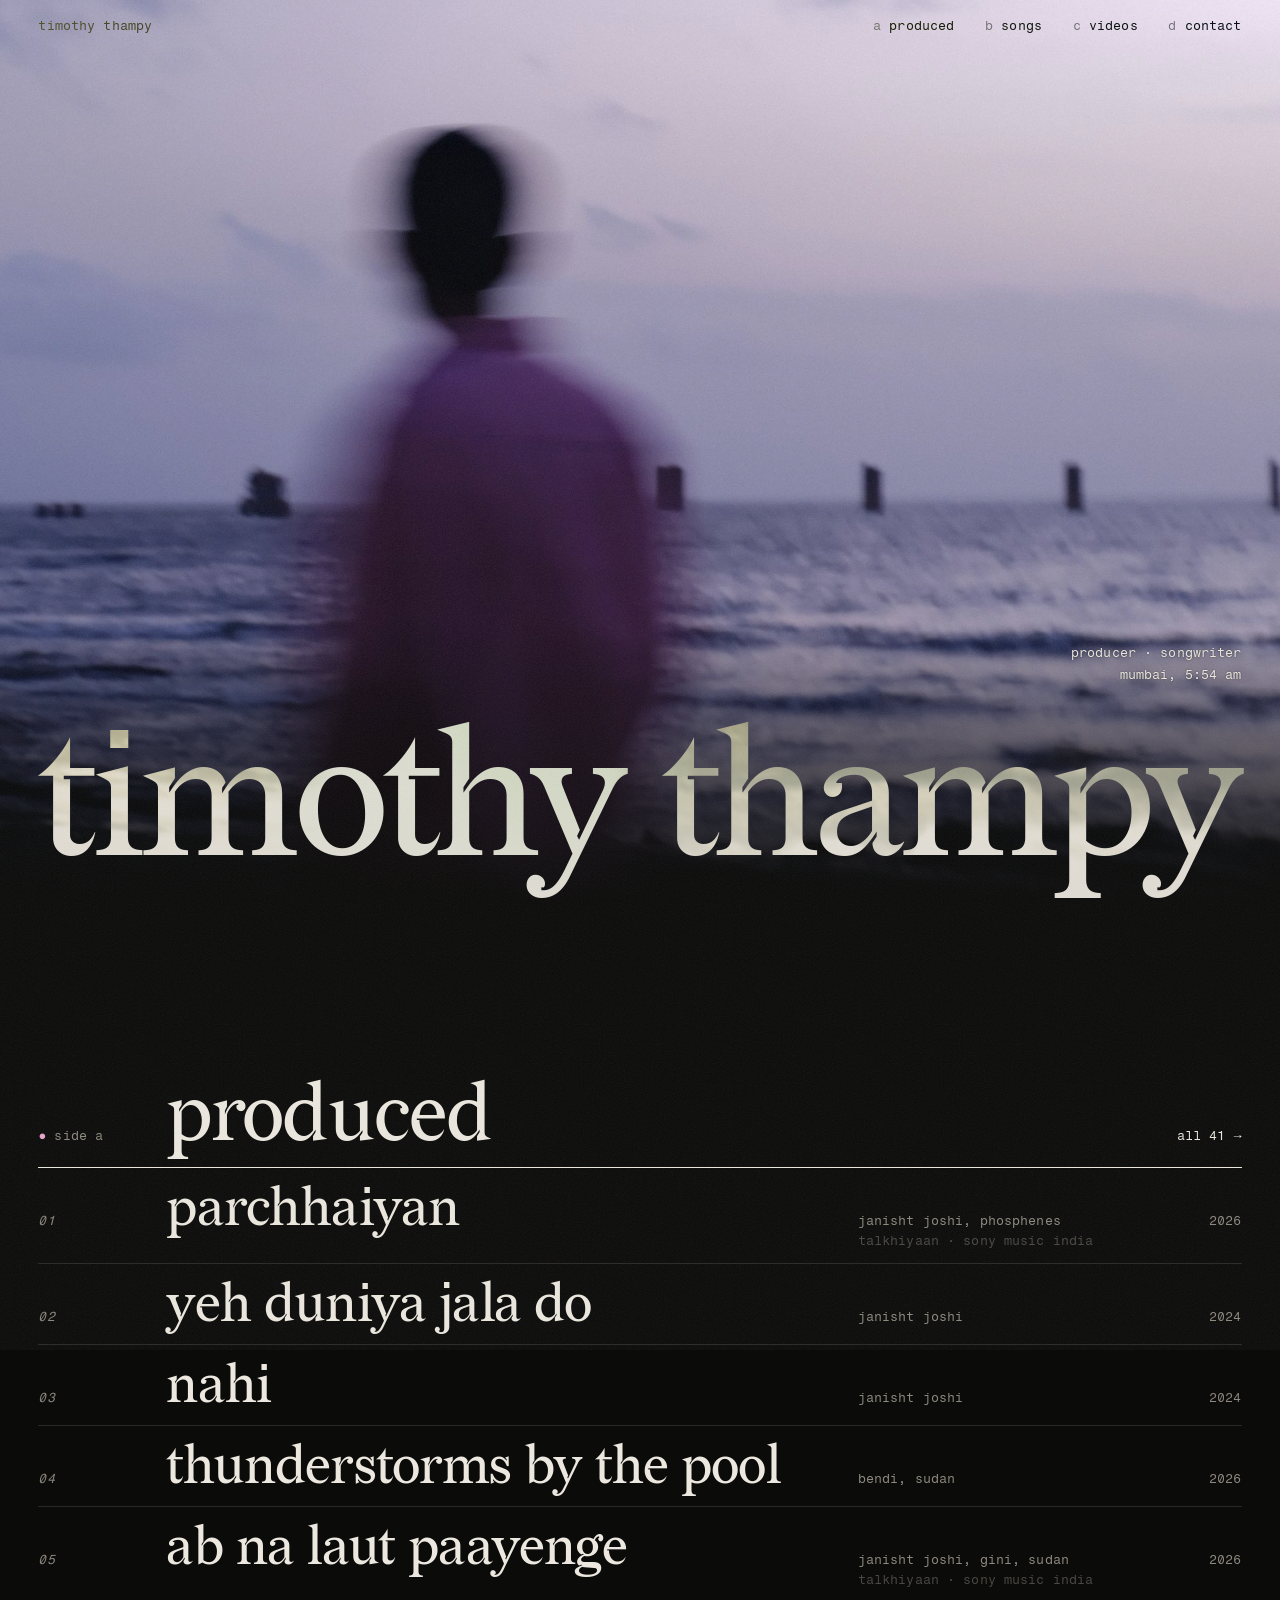
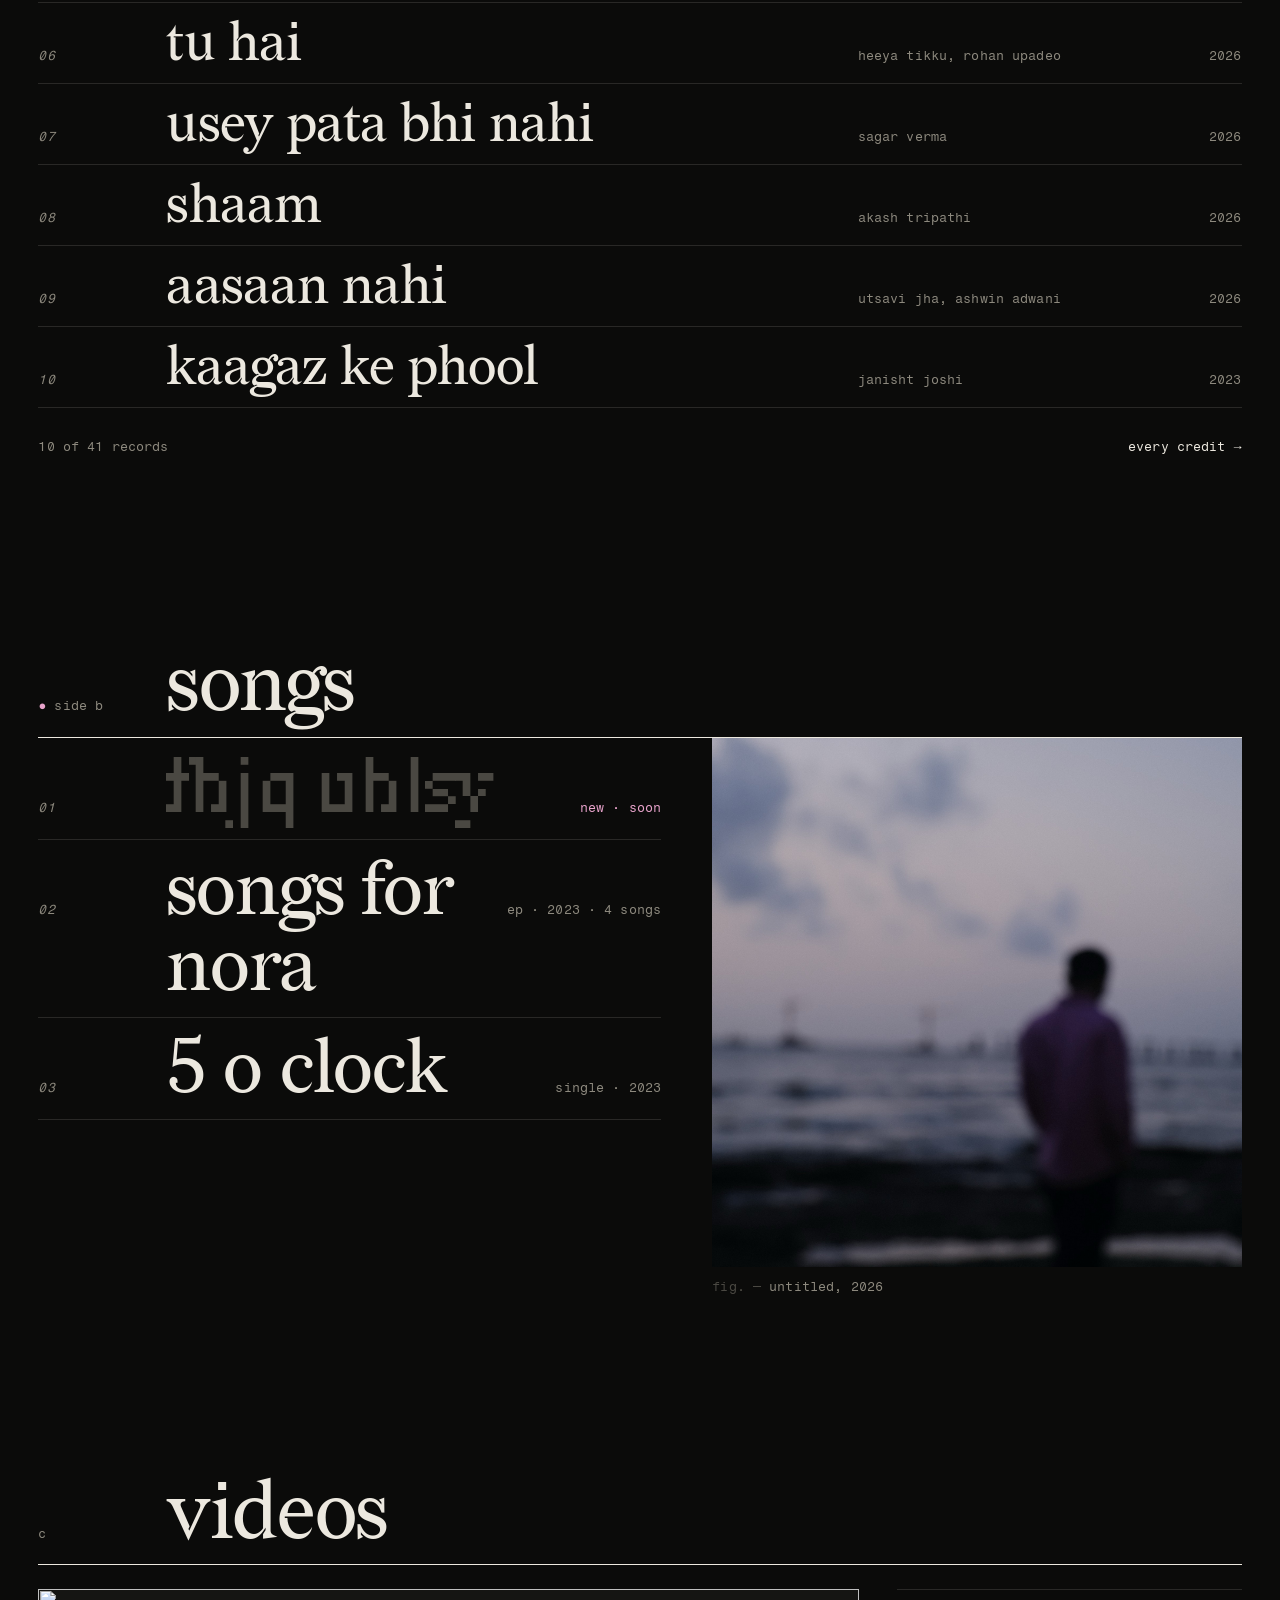
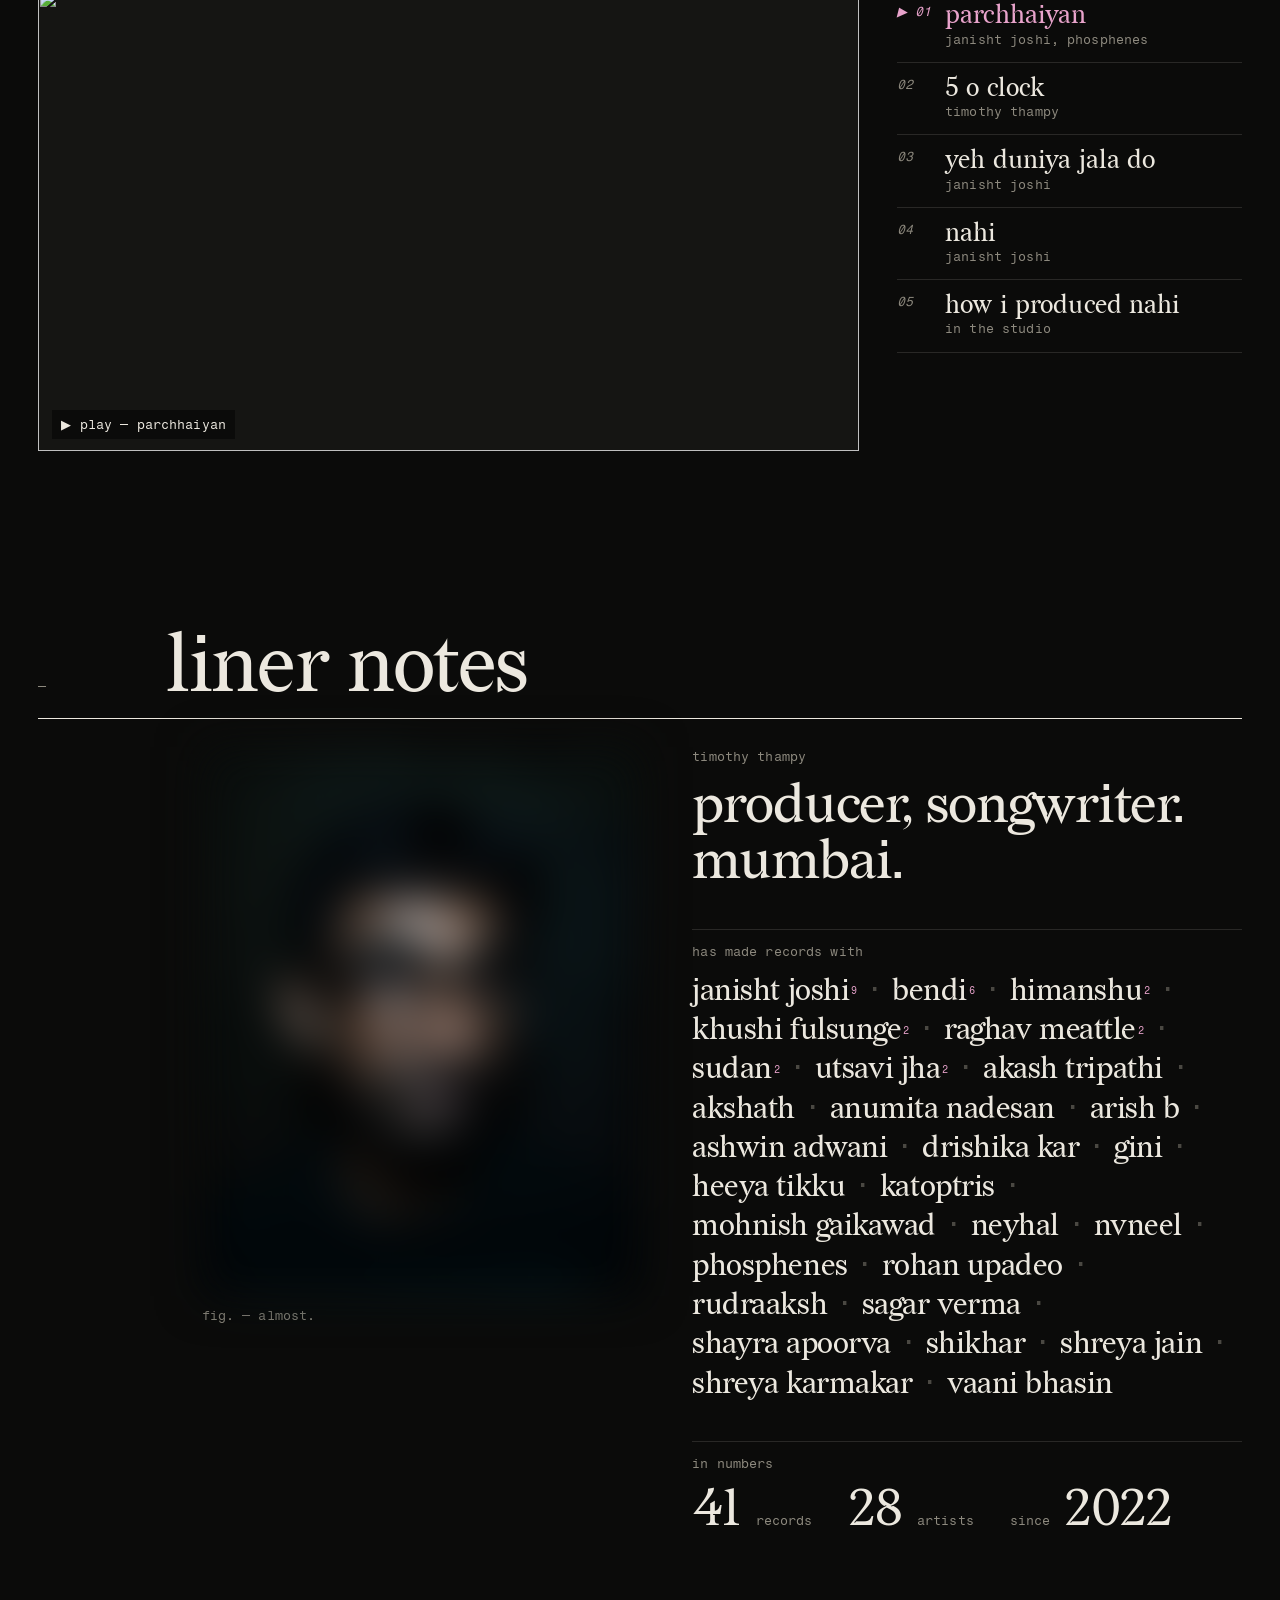
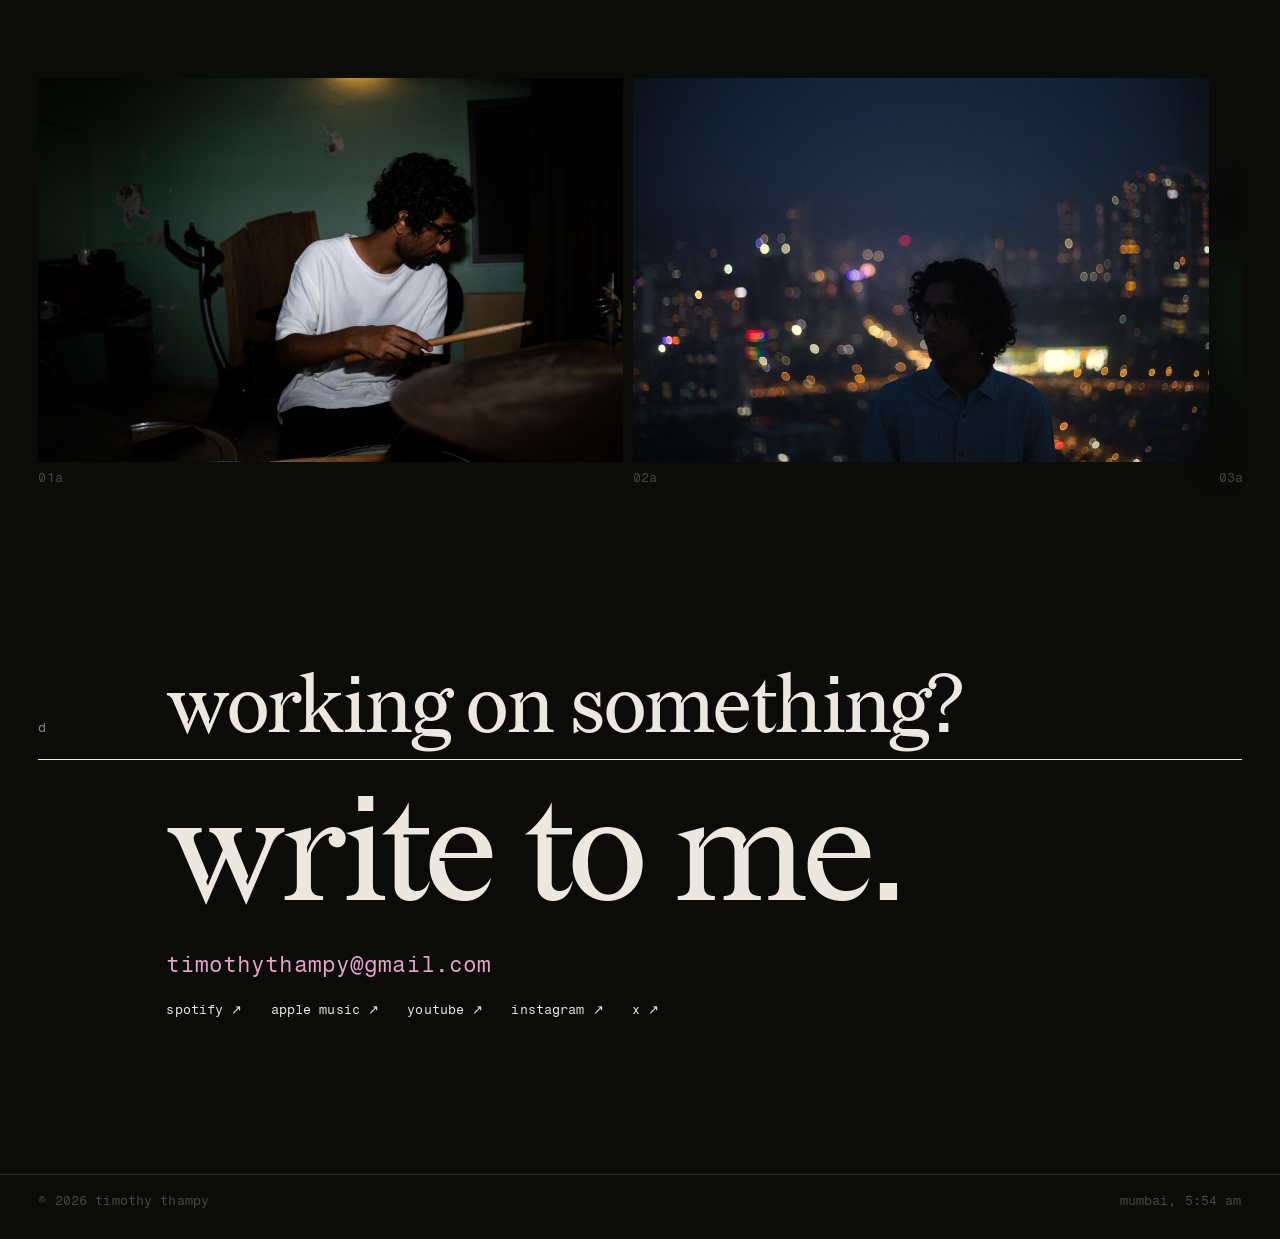
==== commit 4f6cdcf3: "Drop 'songs of his own' from the page description Co-Authored-By: Claude Opus 5.5 <noreply@anthropic" ====
--- a/index.html
+++ b/index.html
@@ -4,7 +4,7 @@
   <meta charset="utf-8">
   <meta name="viewport" content="width=device-width, initial-scale=1">
   <title>timothy thampy</title>
-  <meta name="description" content="Timothy Thampy — producer and songwriter, Mumbai. Records with Janisht Joshi, sudan, Phosphenes, and songs of his own.">
+  <meta name="description" content="Timothy Thampy — producer and songwriter, Mumbai. Records with Janisht Joshi, sudan, Phosphenes. Songs include songs for nora and 5 o clock.">
   <meta property="og:title" content="timothy thampy">
   <meta property="og:description" content="producer · songwriter · mumbai">
   <meta property="og:image" content="assets/photos/blur-motion.jpg">
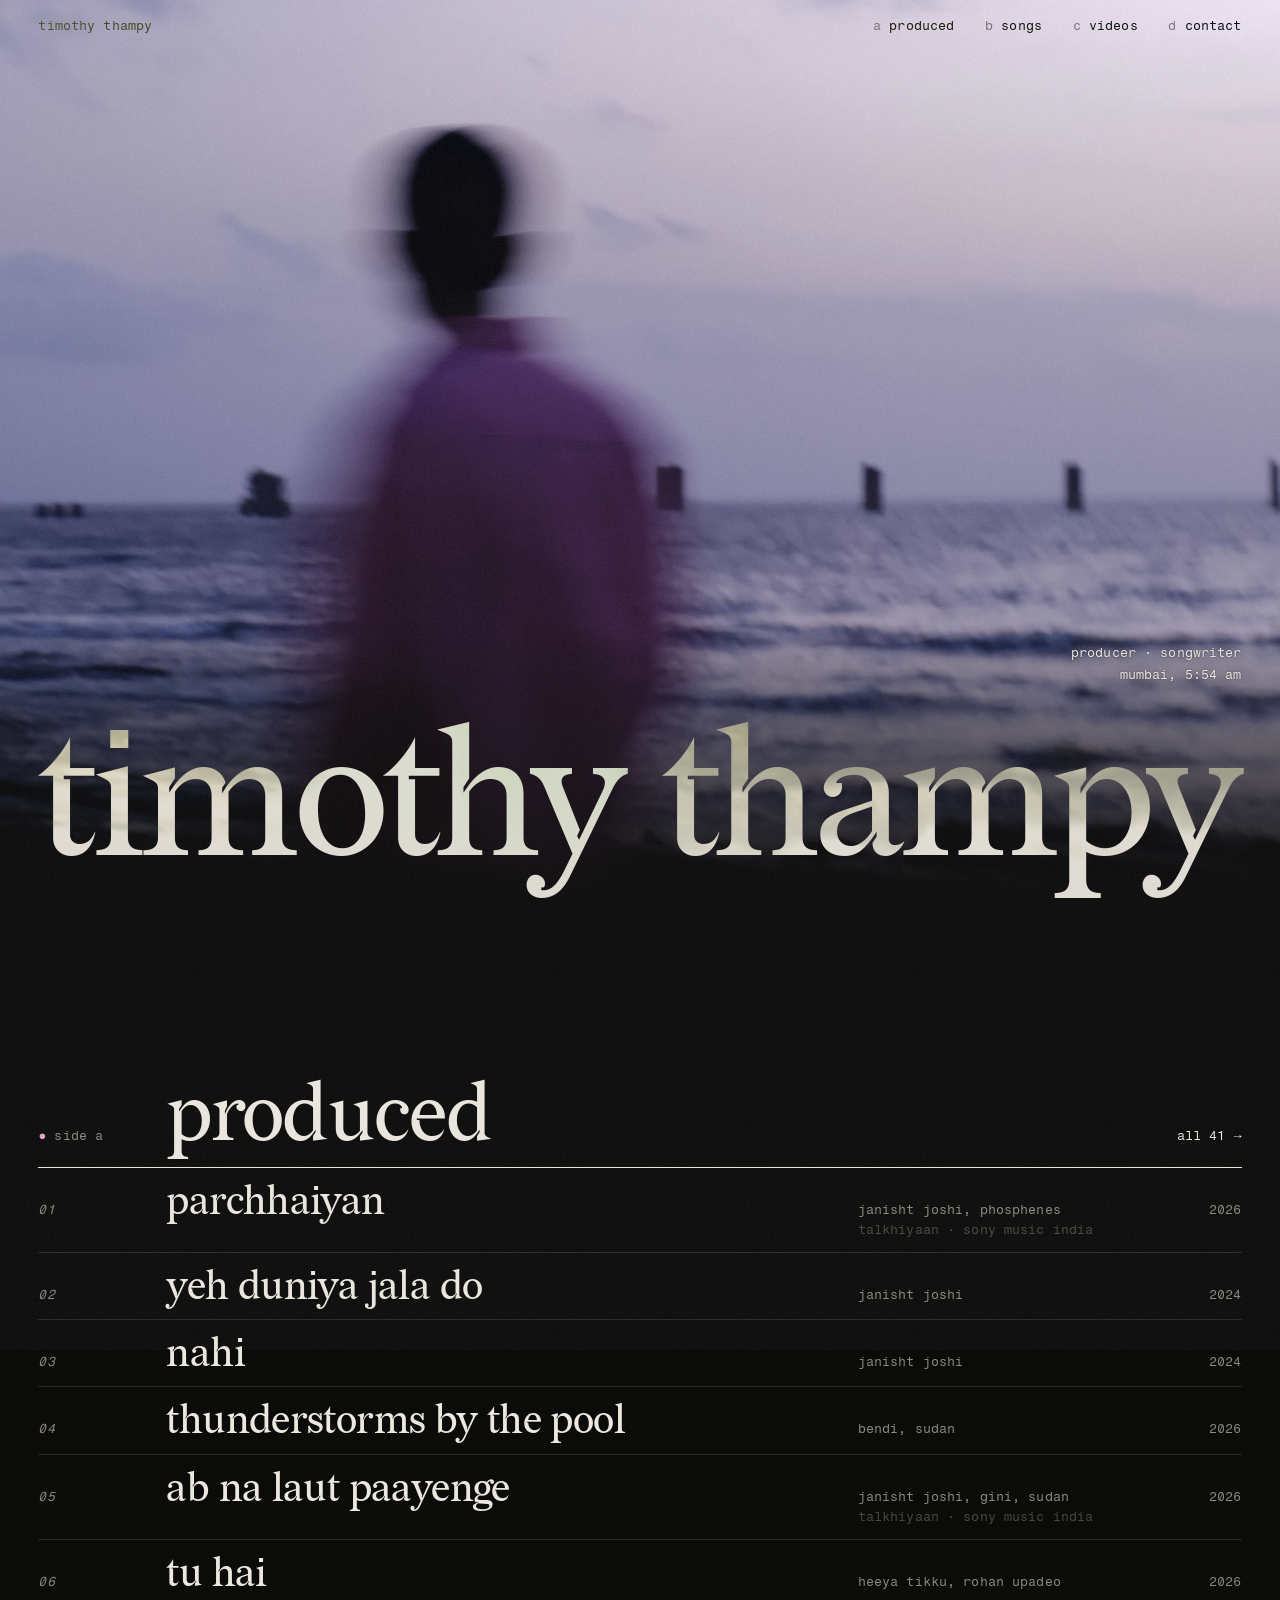
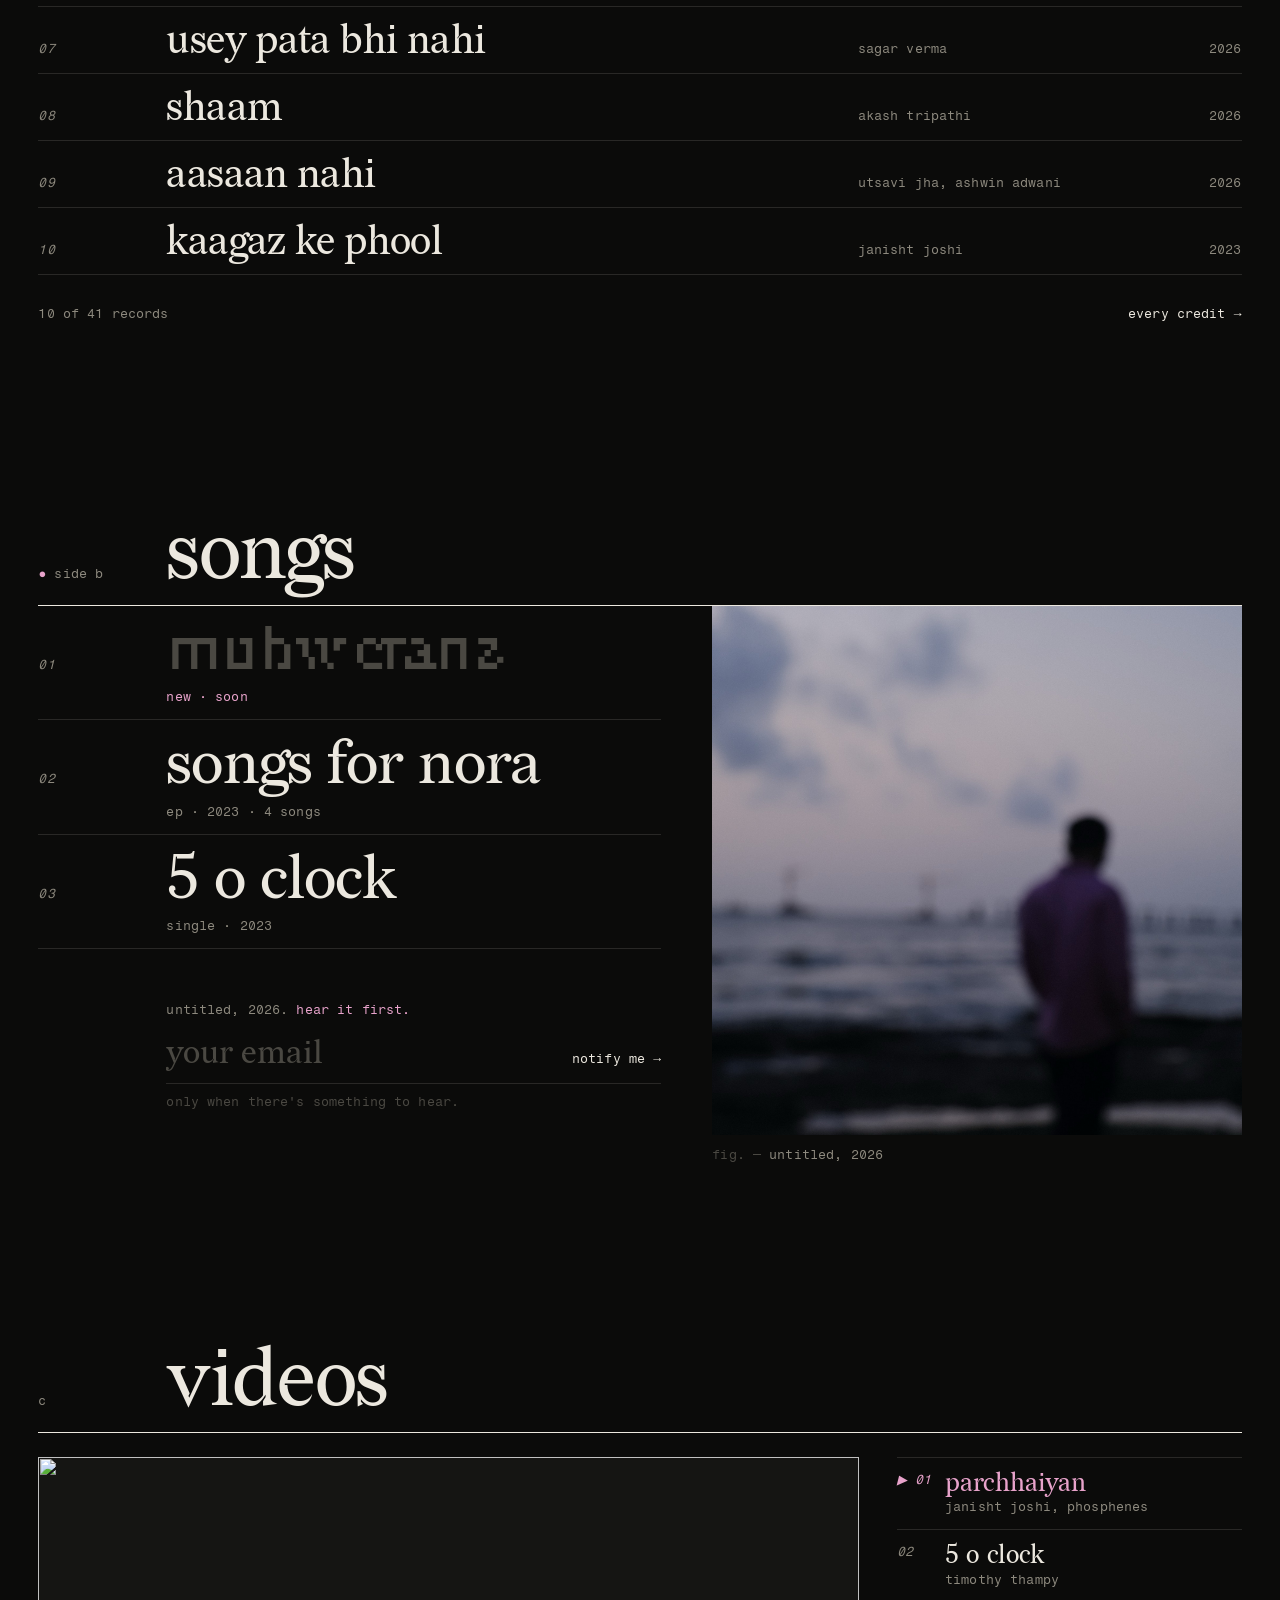
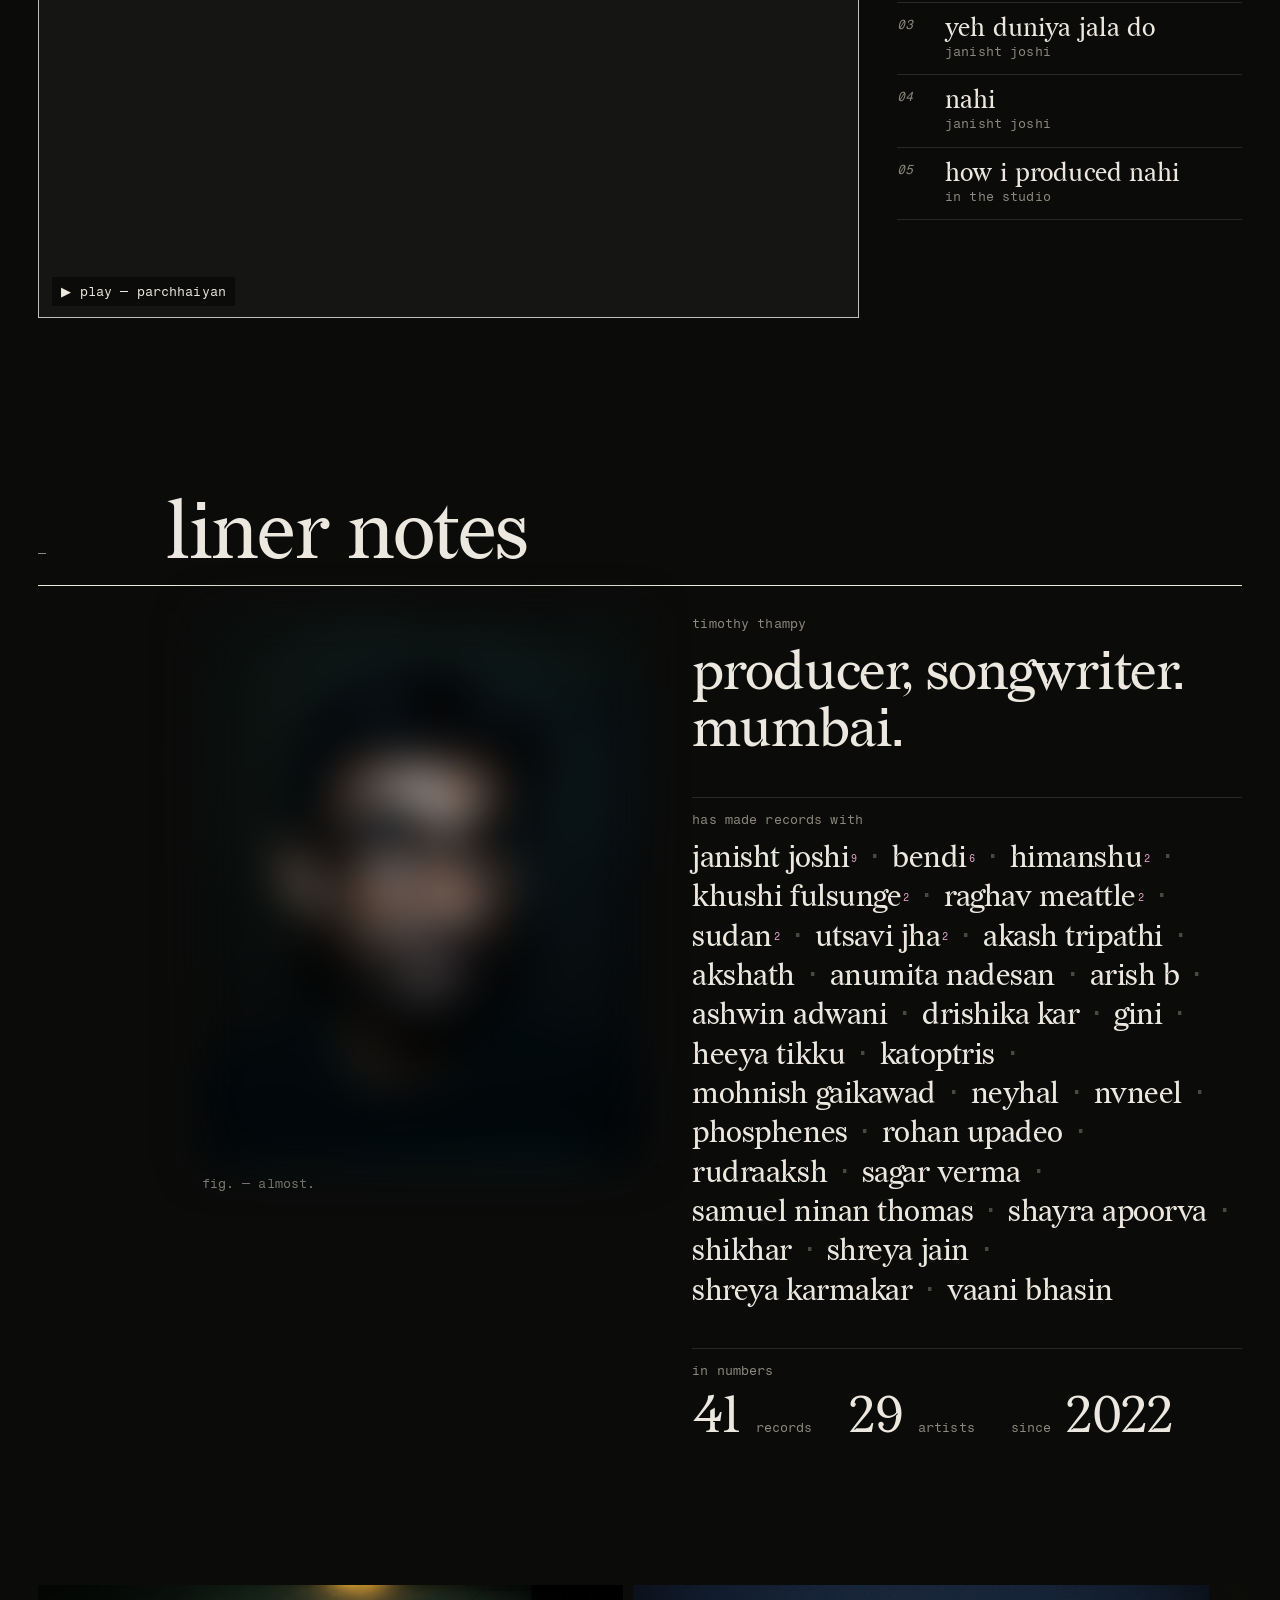
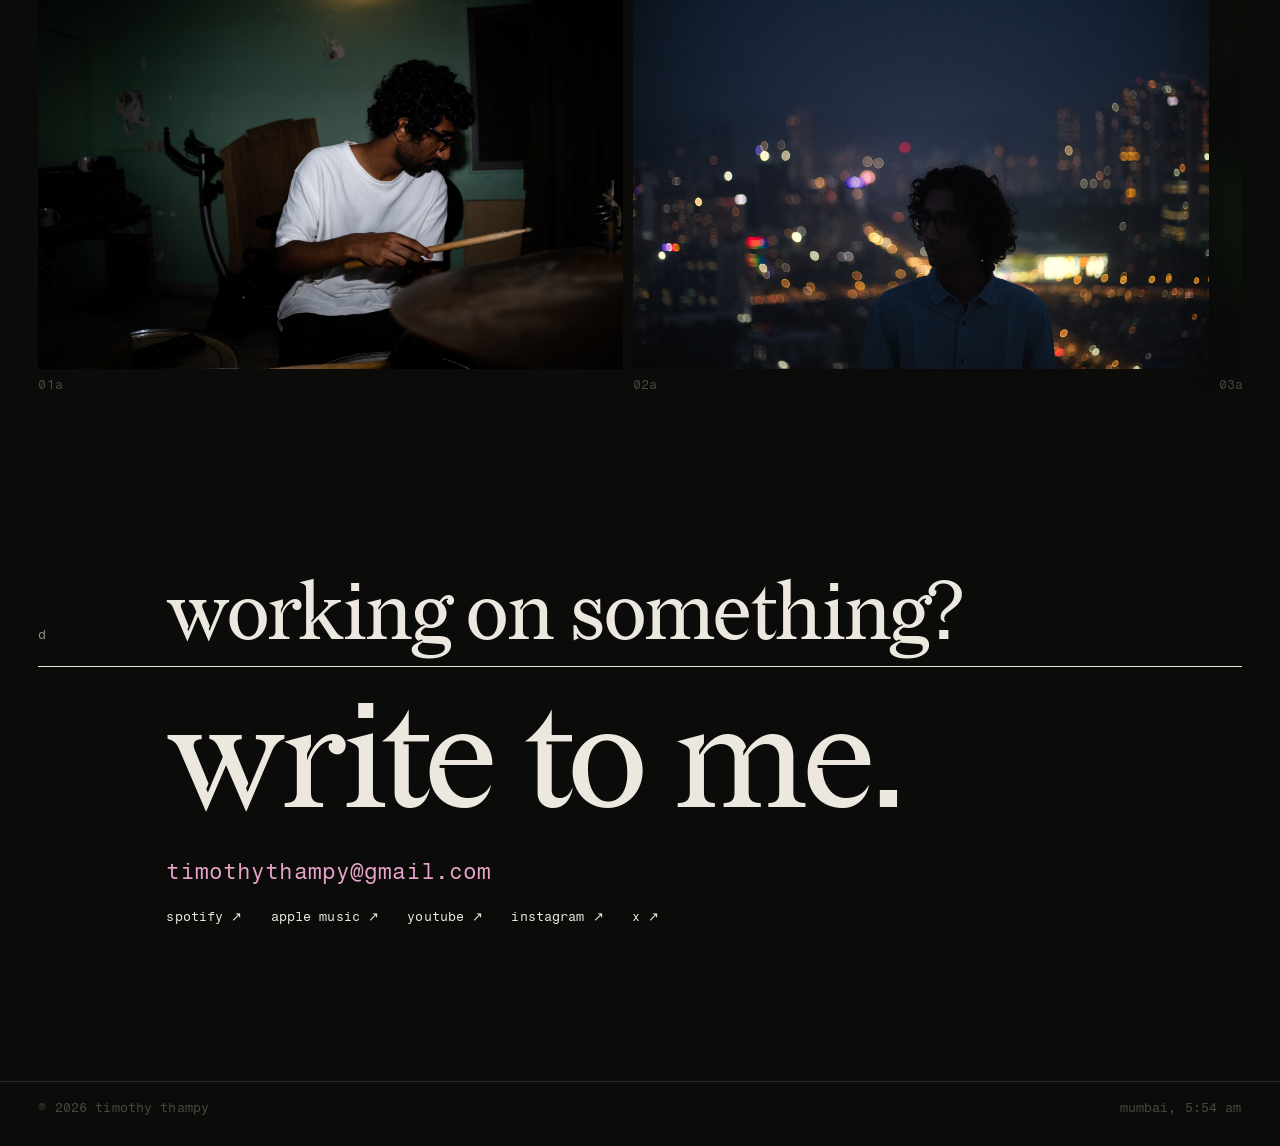
==== commit 7894d8a9: "Add new-release mailing list (Kit) and list Samuel among collaborators Co-Authored-By: Claude Opus 5" ====
--- a/index.html
+++ b/index.html
@@ -55,7 +55,17 @@
         <span></span>
       </div>
       <div class="songs">
-        <ol class="tracks" id="songs-list"></ol>
+        <div>
+          <ol class="tracks" id="songs-list"></ol>
+          <form class="signup" id="signup" method="post" hidden>
+            <p class="signup-lead">untitled, 2026. <span>hear it first.</span></p>
+            <div class="signup-row">
+              <input type="email" name="email_address" placeholder="your email" required autocomplete="email" aria-label="email address">
+              <button type="submit">notify me →</button>
+            </div>
+            <p class="signup-note" aria-live="polite">only when there's something to hear.</p>
+          </form>
+        </div>
         <figure class="songs-panel">
           <img class="in-focus" src="assets/photos/blur-soft.jpg" alt="">
           <figcaption>untitled, 2026</figcaption>
--- a/assets/style.css
+++ b/assets/style.css
@@ -120,7 +120,7 @@
   padding: 14px 0 12px; border-bottom: 1px solid var(--rule);
 }
 .row-n { color: var(--dim); font-variant-numeric: tabular-nums; position: relative; }
-.row-title { font: 400 clamp(30px, 4.3vw, 66px)/0.98 var(--serif); letter-spacing: -0.015em; transition: color 0.2s; overflow-wrap: anywhere; }
+.row-title { font: 400 clamp(26px, 3.2vw, 50px)/0.98 var(--serif); letter-spacing: -0.015em; transition: color 0.2s; overflow-wrap: anywhere; }
 .row-meta { color: var(--dim); }
 .row-meta em { display: block; font-style: normal; color: var(--faint); }
 .row-year { color: var(--dim); text-align: right; }
@@ -157,9 +157,10 @@
 
 /* ---------- side a: songs ---------- */
 .songs { display: grid; grid-template-columns: minmax(0, 1fr) minmax(0, 0.85fr); gap: clamp(24px, 4vw, 64px); align-items: start; }
-.songs .row { grid-template-columns: 7rem minmax(0, 1fr) auto; }
-.songs .row-title { font-size: clamp(40px, 6vw, 104px); }
-.row-secret { cursor: default; }
+.songs .row { grid-template-columns: 7rem minmax(0, 1fr); row-gap: 6px; }
+.songs .row-meta { grid-column: 2; }
+.songs .row-title { font-size: clamp(34px, 4.9vw, 84px); }
+.row-secret { cursor: pointer; }
 .row-secret .row-title { font-family: "R100", var(--serif); color: var(--faint); }
 .row-secret .row-meta { color: var(--accent); }
 .songs-panel { position: sticky; top: 72px; margin: 0; }
@@ -167,6 +168,26 @@
 .songs-panel img.in-focus { filter: none; }
 .songs-panel figcaption { margin-top: 10px; color: var(--dim); }
 .songs-panel figcaption::before { content: "fig. — "; color: var(--faint); }
+
+/* mailing list, under the songs */
+.songs > div { min-width: 0; }
+.signup { margin-top: clamp(32px, 4vw, 56px); padding-left: calc(7rem + 16px); }
+.signup-lead { margin: 0 0 6px; color: var(--dim); }
+.signup-lead span { color: var(--accent); }
+.signup-row { display: flex; gap: 16px; align-items: baseline; border-bottom: 1px solid var(--rule); }
+.signup-row:focus-within { border-color: var(--accent); }
+.signup input {
+  flex: 1; min-width: 0; padding: 6px 0 10px; background: none; border: 0; color: var(--paper);
+  font: 400 clamp(24px, 2.6vw, 36px) var(--serif); text-transform: lowercase;
+}
+.signup input::placeholder { color: var(--faint); }
+.signup input:focus { outline: none; }
+.signup button { color: var(--paper); white-space: nowrap; }
+.signup button:hover { color: var(--accent); }
+.signup button:disabled { opacity: 0.5; cursor: default; }
+.signup-note { margin: 8px 0 0; color: var(--faint); }
+.signup.is-done .signup-row { opacity: 0.4; pointer-events: none; }
+.signup.is-done .signup-note { color: var(--accent); }
 
 /* ---------- videos: one screen and a channel list ---------- */
 .tv { display: grid; grid-template-columns: minmax(0, 1fr) minmax(0, 0.42fr); gap: clamp(20px, 3vw, 48px); padding-top: 24px; }
@@ -274,6 +295,7 @@
   .row-meta { grid-column: 2; }
   .row-year { display: none; }
   .songs .row { grid-template-columns: 3rem minmax(0, 1fr); }
+  .signup { padding-left: 0; }
   .songs { grid-template-columns: 1fr; }
   .songs-panel { position: static; order: -1; }
   .tv { grid-template-columns: 1fr; }
@@ -285,7 +307,7 @@
   .search-wrap .label { display: none; }
 }
 @media (max-width: 560px) {
-  .bar { grid-template-columns: 1fr; }
+  .bar { grid-template-columns: 1fr; padding-top: 14px; padding-bottom: 12px; mix-blend-mode: normal; background: rgba(11, 11, 10, 0.82); backdrop-filter: blur(10px); -webkit-backdrop-filter: blur(10px); }
   .bar-name { display: none; }
   .bar nav ol { justify-content: space-between; }
   .bar nav a::before { display: none; }
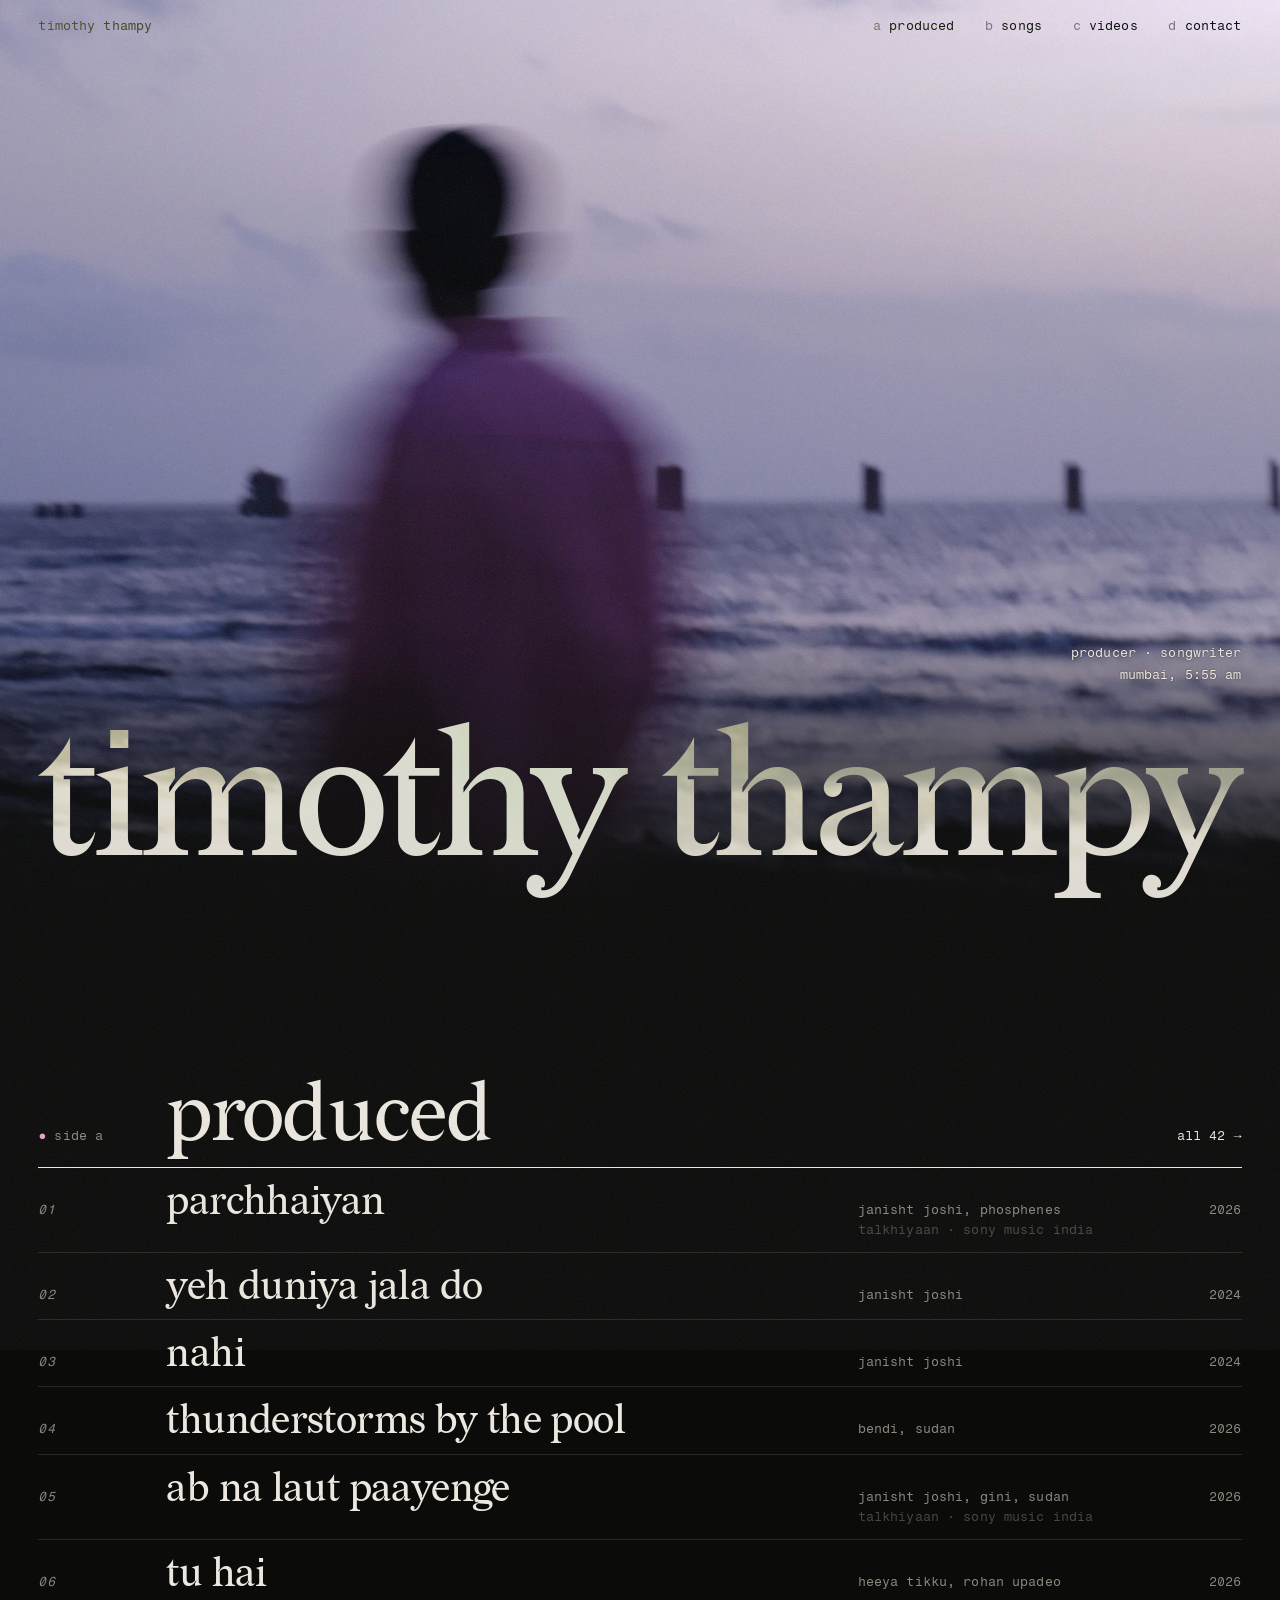
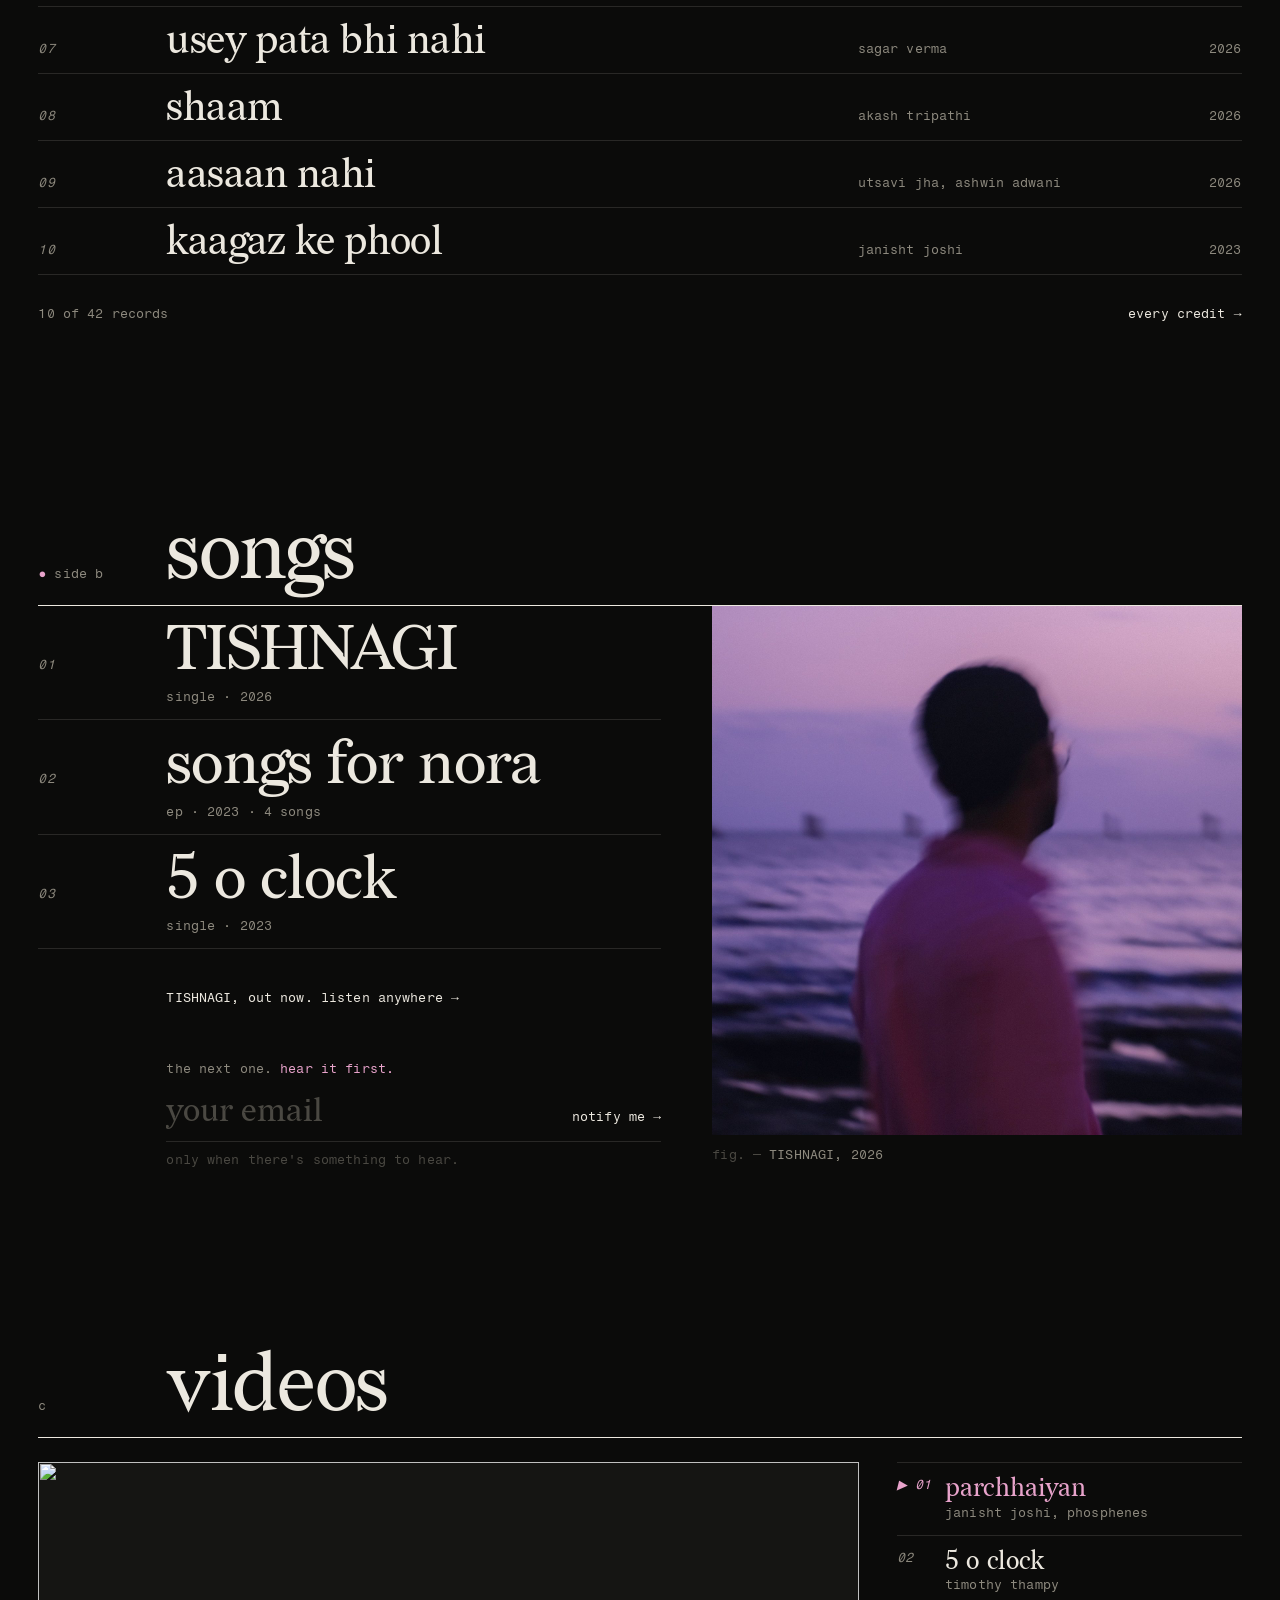
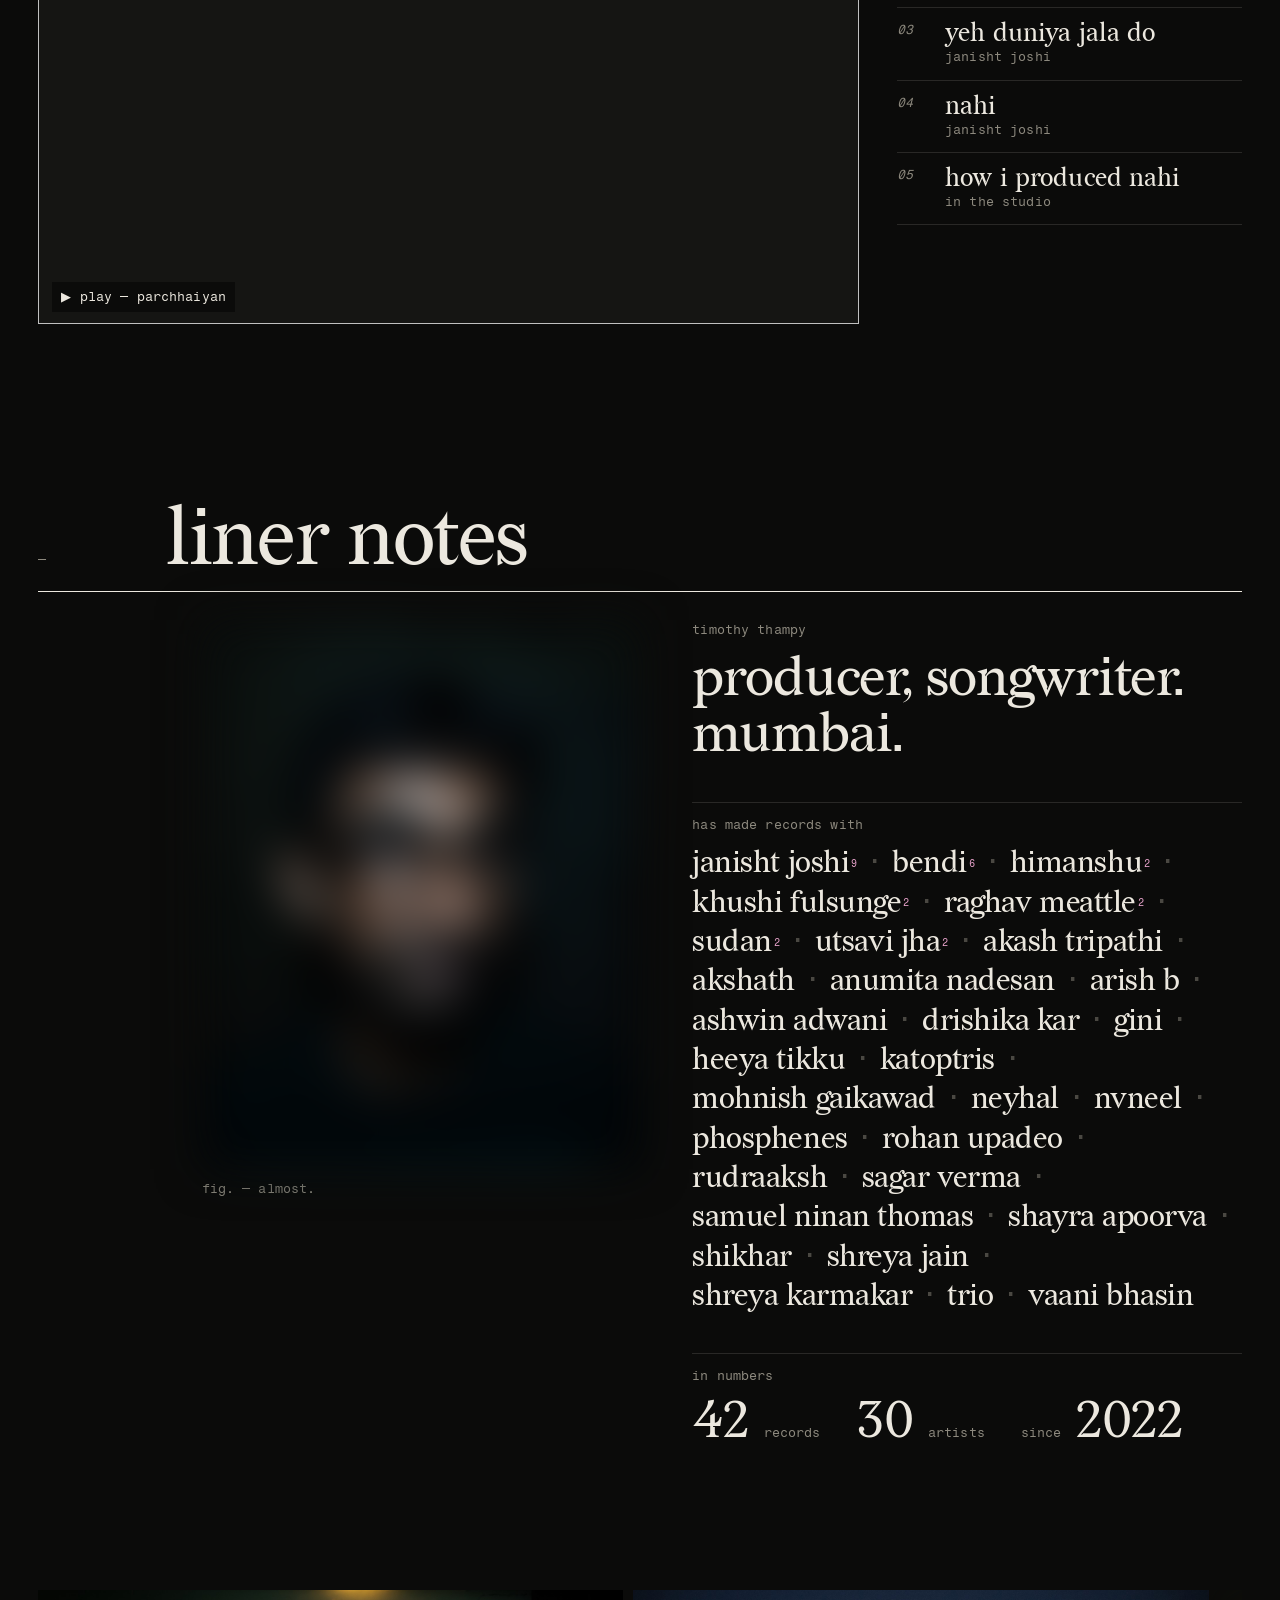
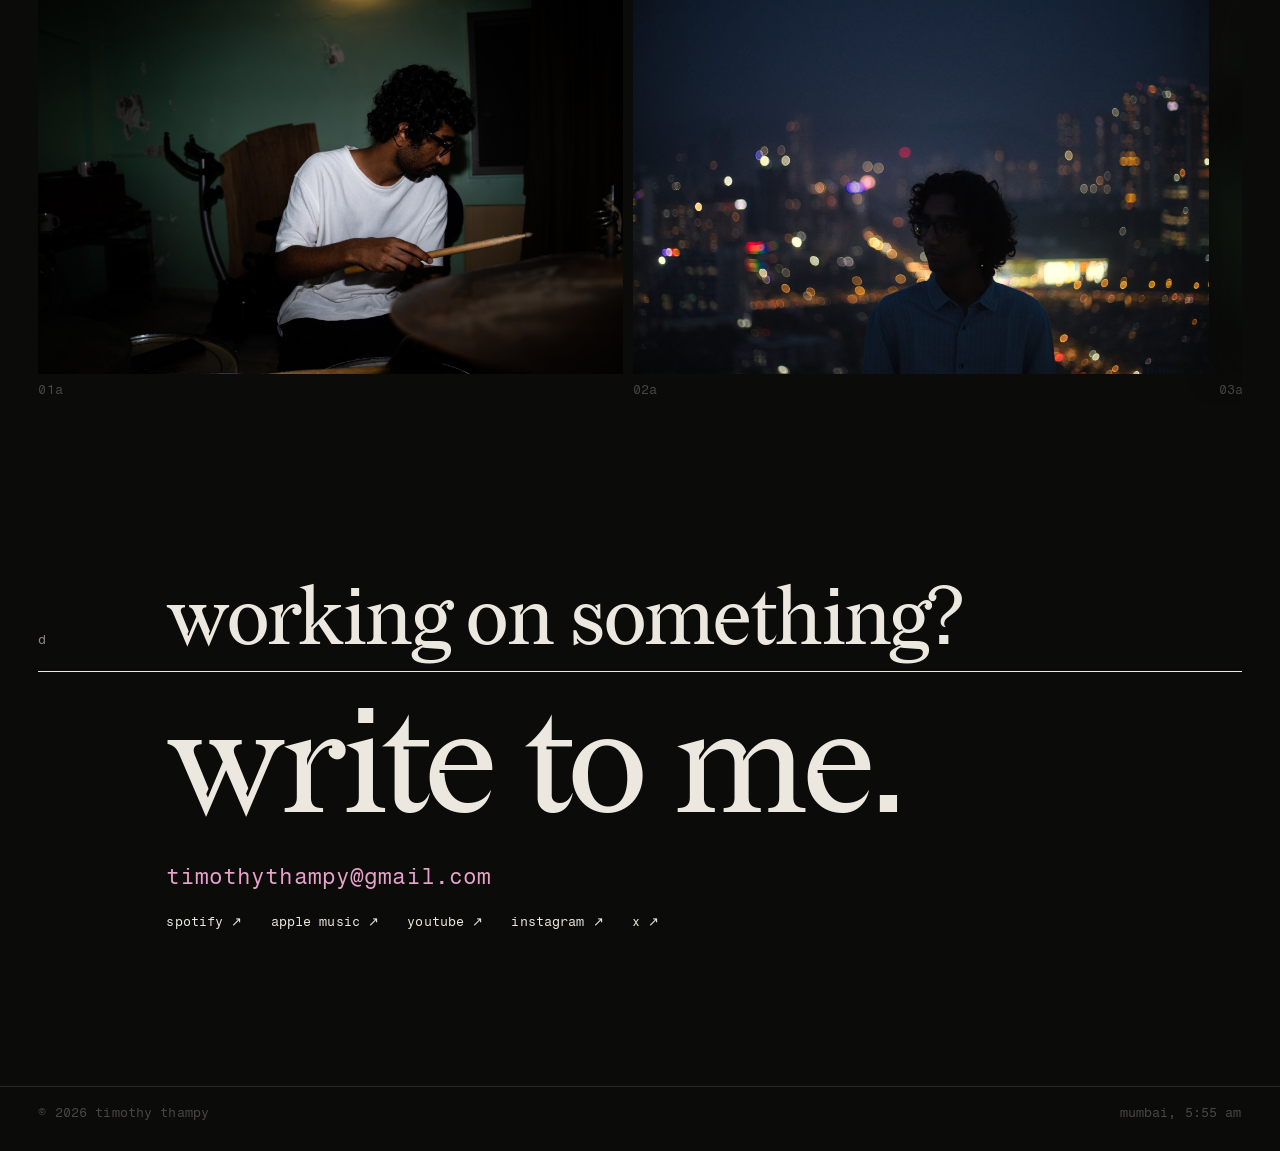
==== commit 208ae47c: "TISHNAGI is out: add it to the home page and a listen-anywhere page - Home: TISHNAGI replaces the "u" ====
--- a/index.html
+++ b/index.html
@@ -4,7 +4,7 @@
   <meta charset="utf-8">
   <meta name="viewport" content="width=device-width, initial-scale=1">
   <title>timothy thampy</title>
-  <meta name="description" content="Timothy Thampy — producer and songwriter, Mumbai. Records with Janisht Joshi, sudan, Phosphenes. Songs include songs for nora and 5 o clock.">
+  <meta name="description" content="Timothy Thampy — producer and songwriter, Mumbai. Records with Janisht Joshi, sudan, Phosphenes. Songs include TISHNAGI, songs for nora and 5 o clock.">
   <meta property="og:title" content="timothy thampy">
   <meta property="og:description" content="producer · songwriter · mumbai">
   <meta property="og:image" content="assets/photos/blur-motion.jpg">
@@ -57,8 +57,9 @@
       <div class="songs">
         <div>
           <ol class="tracks" id="songs-list"></ol>
+          <p class="latest" id="latest" hidden><a class="arrow" href="#"></a></p>
           <form class="signup" id="signup" method="post" hidden>
-            <p class="signup-lead">untitled, 2026. <span>hear it first.</span></p>
+            <p class="signup-lead">the next one. <span>hear it first.</span></p>
             <div class="signup-row">
               <input type="email" name="email_address" placeholder="your email" required autocomplete="email" aria-label="email address">
               <button type="submit">notify me →</button>
@@ -67,8 +68,8 @@
           </form>
         </div>
         <figure class="songs-panel">
-          <img class="in-focus" src="assets/photos/blur-soft.jpg" alt="">
-          <figcaption>untitled, 2026</figcaption>
+          <img class="in-focus" src="tishnagi/cover.jpg" alt="">
+          <figcaption><span class="as-is">TISHNAGI</span>, 2026</figcaption>
         </figure>
       </div>
     </section>
--- a/assets/style.css
+++ b/assets/style.css
@@ -38,6 +38,8 @@
   -webkit-font-smoothing: antialiased;
 }
 img { display: block; max-width: 100%; }
+/* Titles written with capitals (TISHNAGI) keep them; everything else is lowercase. */
+.as-is { text-transform: none; }
 a { color: inherit; text-decoration: none; }
 ol, ul { list-style: none; margin: 0; padding: 0; }
 button { font: inherit; color: inherit; background: none; border: 0; padding: 0; cursor: pointer; text-align: left; text-transform: inherit; letter-spacing: inherit; }
@@ -171,6 +173,7 @@
 
 /* mailing list, under the songs */
 .songs > div { min-width: 0; }
+.latest { margin: clamp(24px, 3vw, 40px) 0 0; padding-left: calc(7rem + 16px); }
 .signup { margin-top: clamp(32px, 4vw, 56px); padding-left: calc(7rem + 16px); }
 .signup-lead { margin: 0 0 6px; color: var(--dim); }
 .signup-lead span { color: var(--accent); }
@@ -295,7 +298,7 @@
   .row-meta { grid-column: 2; }
   .row-year { display: none; }
   .songs .row { grid-template-columns: 3rem minmax(0, 1fr); }
-  .signup { padding-left: 0; }
+  .signup, .latest { padding-left: 0; }
   .songs { grid-template-columns: 1fr; }
   .songs-panel { position: static; order: -1; }
   .tv { grid-template-columns: 1fr; }
